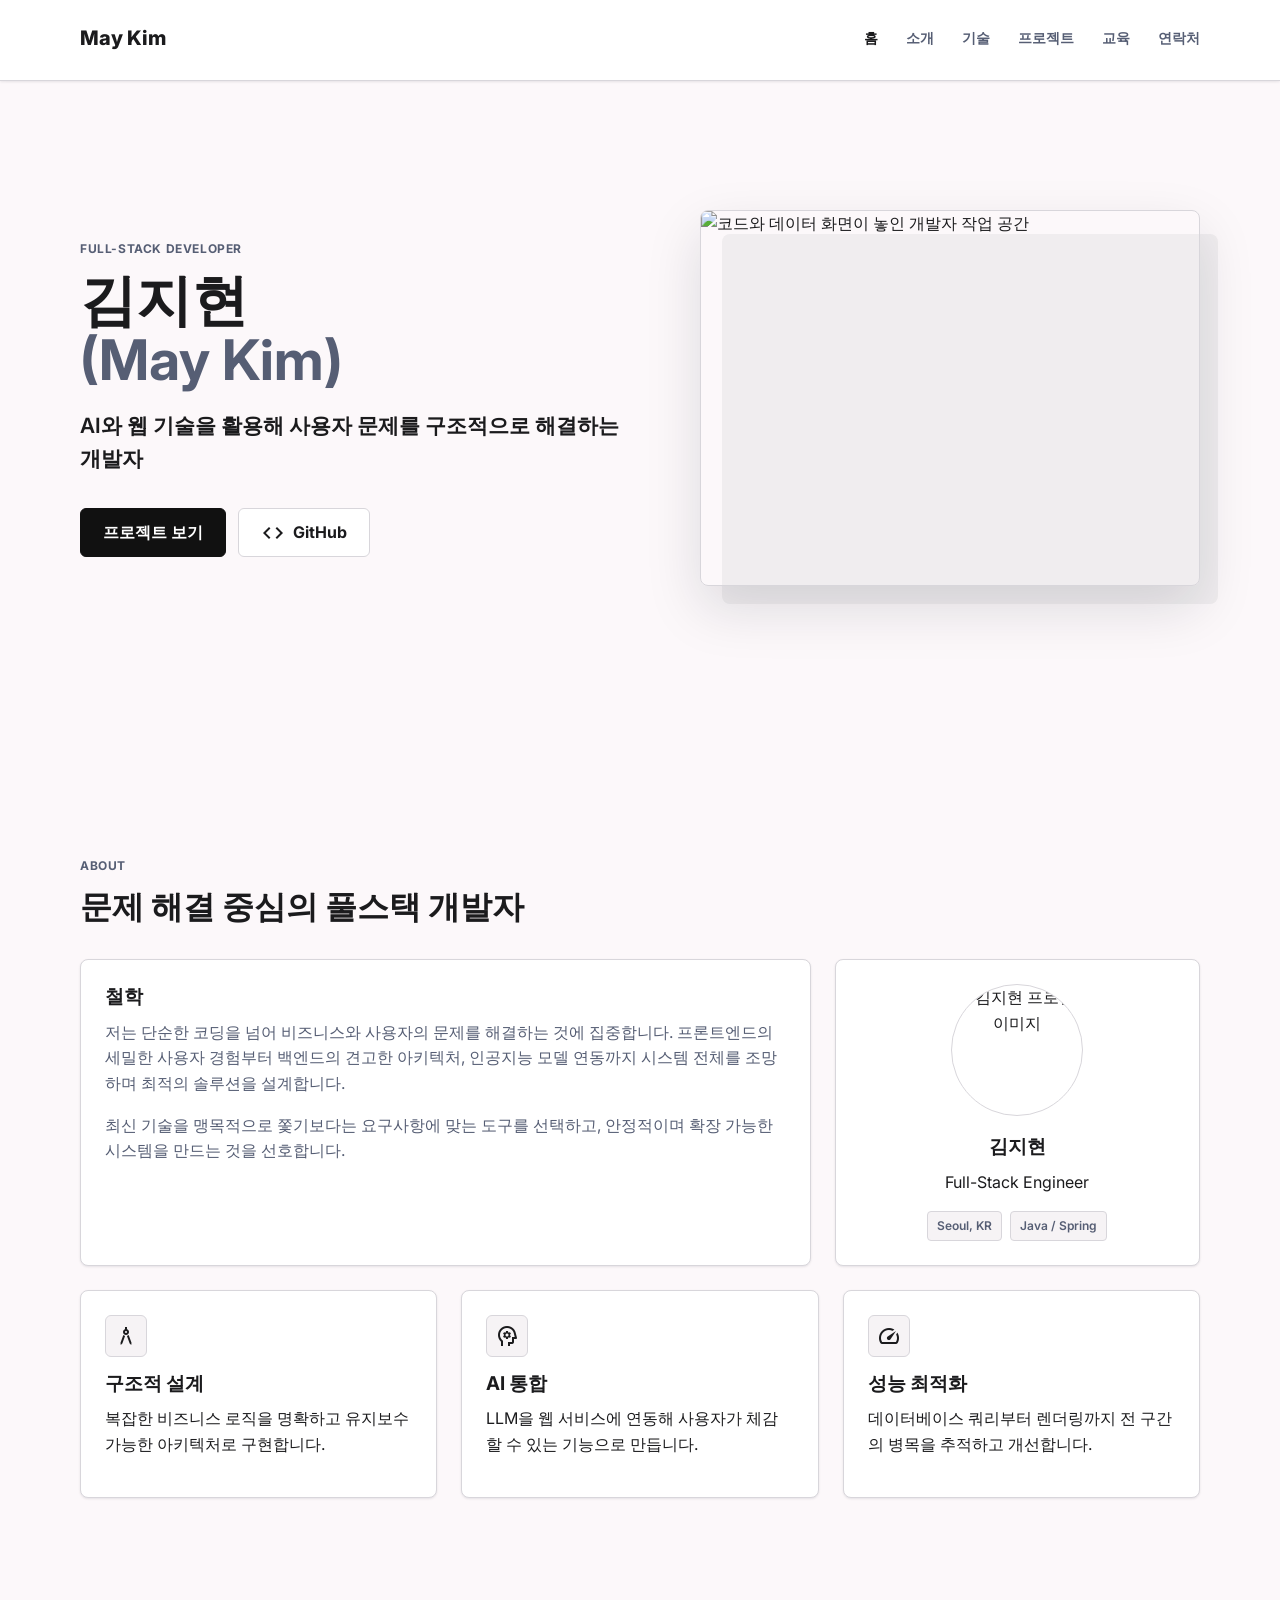
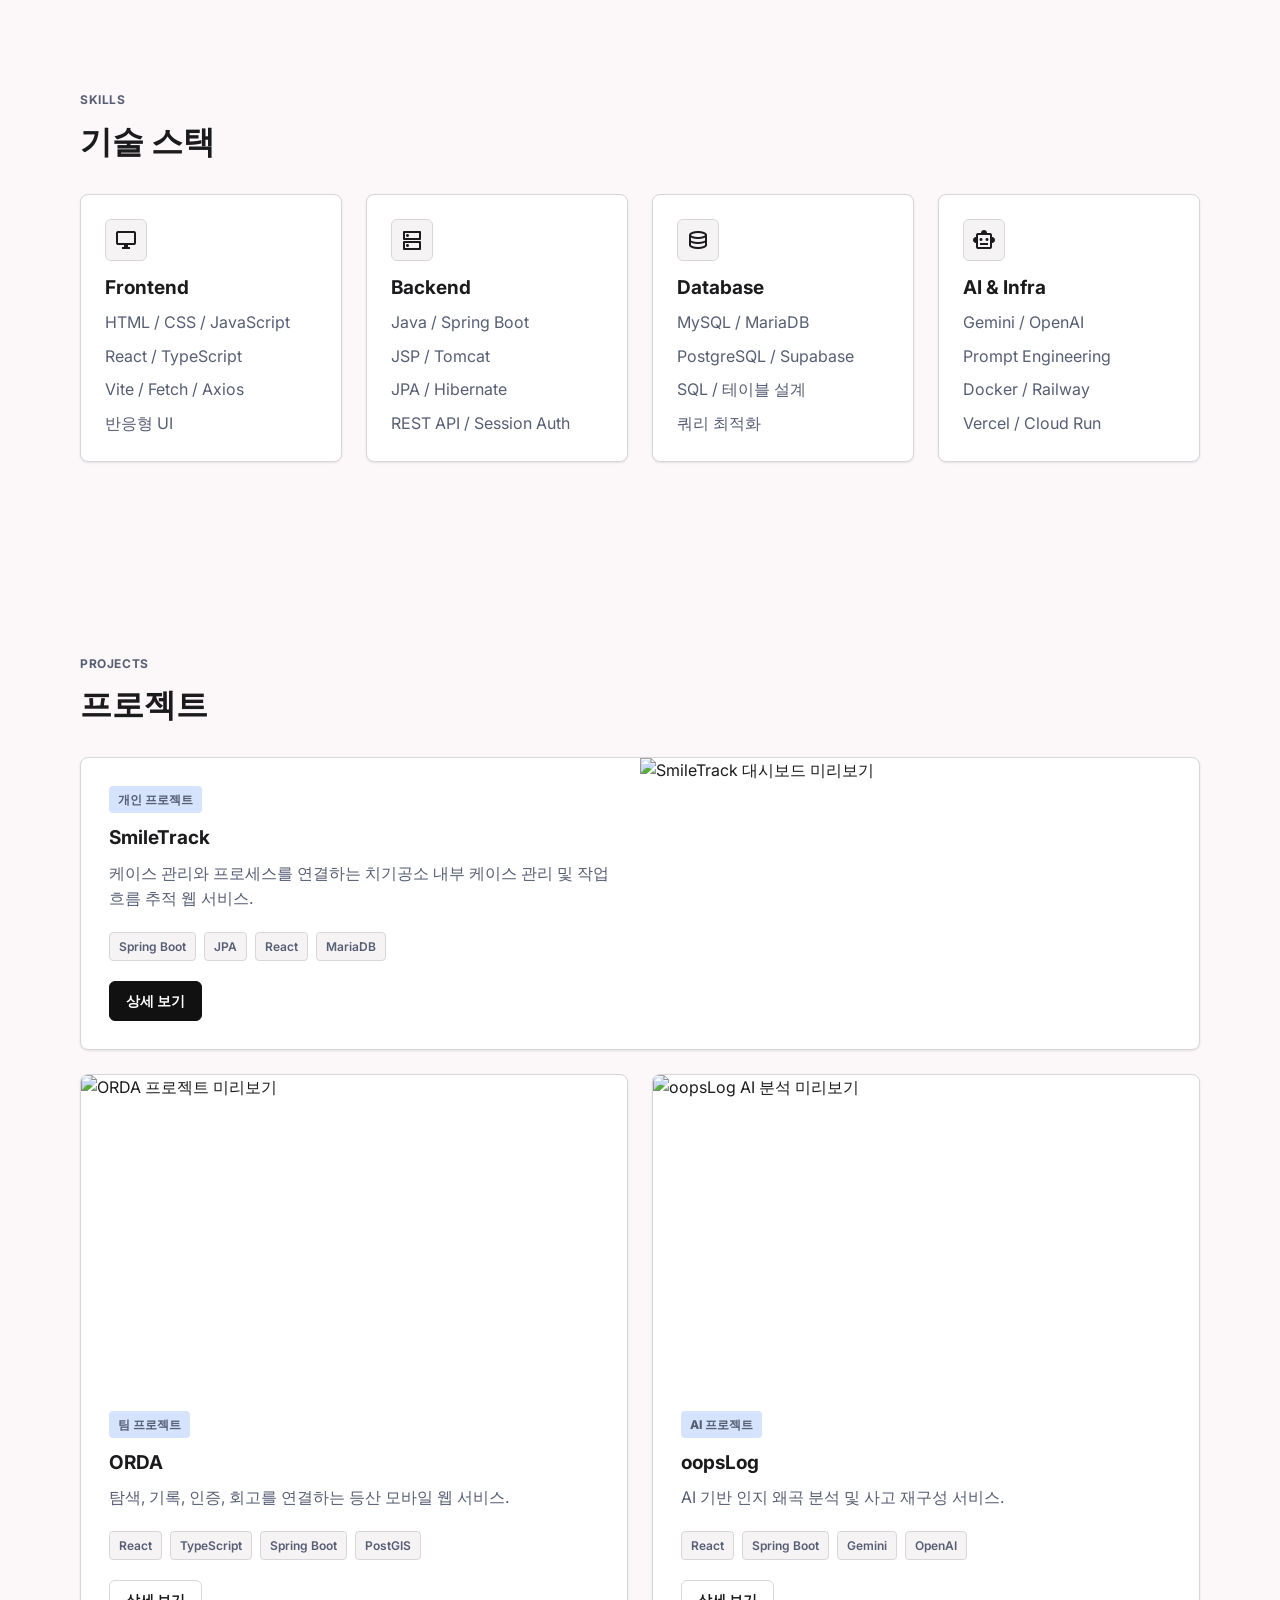
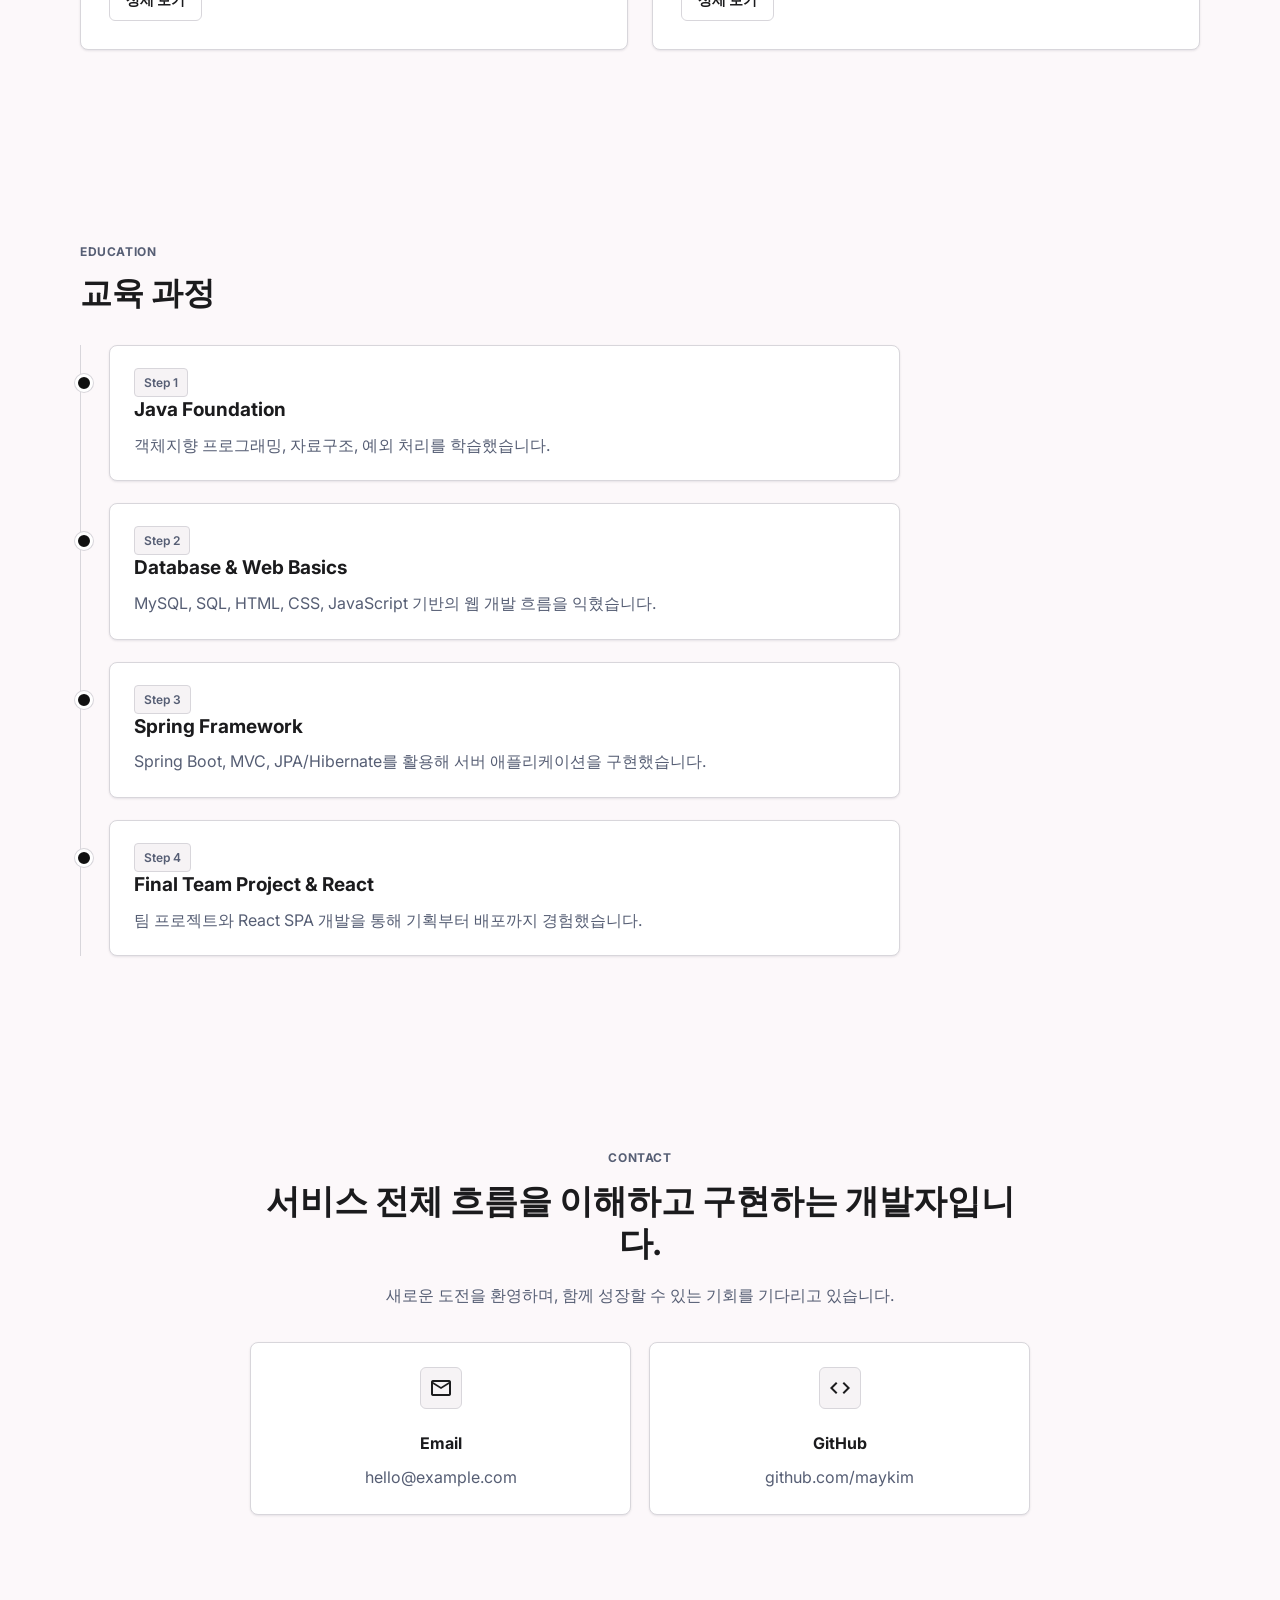
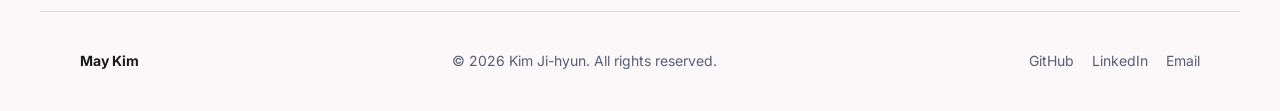
==== index.html @ 9ed6e01c "포트폴리오 생성" ====
<!DOCTYPE html>
<html lang="ko">
<head>
  <meta charset="utf-8">
  <meta name="viewport" content="width=device-width, initial-scale=1.0">
  <meta name="description" content="김지현(May Kim) 풀스택 개발자 포트폴리오">
  <title>김지현 (May Kim) - Full-Stack Developer</title>
  <link rel="preconnect" href="https://fonts.googleapis.com">
  <link rel="preconnect" href="https://fonts.gstatic.com" crossorigin>
  <link href="https://fonts.googleapis.com/css2?family=Inter:wght@400;500;600;700;800&display=swap" rel="stylesheet">
  <link href="https://fonts.googleapis.com/css2?family=Material+Symbols+Outlined:wght,FILL@100..700,0..1&display=swap" rel="stylesheet">
  <link rel="stylesheet" href="styles.css">
</head>
<body>
  <header class="site-header">
    <a class="brand" href="#home">May Kim</a>
    <button class="menu-button" type="button" aria-label="메뉴 열기" aria-expanded="false">
      <span class="material-symbols-outlined">menu</span>
    </button>
    <nav class="site-nav" aria-label="주요 메뉴">
      <a href="#home">홈</a>
      <a href="#about">소개</a>
      <a href="#skills">기술</a>
      <a href="#projects">프로젝트</a>
      <a href="#education">교육</a>
      <a href="#contact">연락처</a>
    </nav>
  </header>

  <main>
    <section id="home" class="hero section">
      <div class="hero-copy">
        <p class="eyebrow">Full-Stack Developer</p>
        <h1>김지현 <span>(May Kim)</span></h1>
        <p class="hero-line">AI와 웹 기술을 활용해 사용자 문제를 구조적으로 해결하는 개발자</p>
        <div class="hero-actions">
          <a class="button primary" href="#projects">프로젝트 보기</a>
          <a class="button secondary" href="https://github.com/maykim" target="_blank" rel="noreferrer">
            <span class="material-symbols-outlined">code</span>
            GitHub
          </a>
        </div>
      </div>
      <div class="hero-visual" aria-label="개발자 작업 환경 이미지">
        <img src="https://lh3.googleusercontent.com/aida-public/[base64]" alt="코드와 데이터 화면이 놓인 개발자 작업 공간">
      </div>
    </section>

    <section id="about" class="section">
      <div class="section-head">
        <p class="eyebrow">About</p>
        <h2>문제 해결 중심의 풀스택 개발자</h2>
      </div>
      <div class="about-grid">
        <article class="panel about-main">
          <h3>철학</h3>
          <p>저는 단순한 코딩을 넘어 비즈니스와 사용자의 문제를 해결하는 것에 집중합니다. 프론트엔드의 세밀한 사용자 경험부터 백엔드의 견고한 아키텍처, 인공지능 모델 연동까지 시스템 전체를 조망하며 최적의 솔루션을 설계합니다.</p>
          <p>최신 기술을 맹목적으로 쫓기보다는 요구사항에 맞는 도구를 선택하고, 안정적이며 확장 가능한 시스템을 만드는 것을 선호합니다.</p>
        </article>
        <aside class="panel profile-panel">
          <img src="https://lh3.googleusercontent.com/aida-public/[base64]" alt="김지현 프로필 이미지">
          <h3>김지현</h3>
          <p>Full-Stack Engineer</p>
          <div class="mini-tags">
            <span>Seoul, KR</span>
            <span>Java / Spring</span>
          </div>
        </aside>
      </div>
      <div class="value-grid">
        <article class="panel">
          <span class="material-symbols-outlined">architecture</span>
          <h3>구조적 설계</h3>
          <p>복잡한 비즈니스 로직을 명확하고 유지보수 가능한 아키텍처로 구현합니다.</p>
        </article>
        <article class="panel">
          <span class="material-symbols-outlined">psychology</span>
          <h3>AI 통합</h3>
          <p>LLM을 웹 서비스에 연동해 사용자가 체감할 수 있는 기능으로 만듭니다.</p>
        </article>
        <article class="panel">
          <span class="material-symbols-outlined">speed</span>
          <h3>성능 최적화</h3>
          <p>데이터베이스 쿼리부터 렌더링까지 전 구간의 병목을 추적하고 개선합니다.</p>
        </article>
      </div>
    </section>

    <section id="skills" class="section">
      <div class="section-head">
        <p class="eyebrow">Skills</p>
        <h2>기술 스택</h2>
      </div>
      <div class="skill-grid">
        <article class="panel skill-card">
          <span class="material-symbols-outlined">desktop_windows</span>
          <h3>Frontend</h3>
          <ul>
            <li>HTML / CSS / JavaScript</li>
            <li>React / TypeScript</li>
            <li>Vite / Fetch / Axios</li>
            <li>반응형 UI</li>
          </ul>
        </article>
        <article class="panel skill-card">
          <span class="material-symbols-outlined">dns</span>
          <h3>Backend</h3>
          <ul>
            <li>Java / Spring Boot</li>
            <li>JSP / Tomcat</li>
            <li>JPA / Hibernate</li>
            <li>REST API / Session Auth</li>
          </ul>
        </article>
        <article class="panel skill-card">
          <span class="material-symbols-outlined">database</span>
          <h3>Database</h3>
          <ul>
            <li>MySQL / MariaDB</li>
            <li>PostgreSQL / Supabase</li>
            <li>SQL / 테이블 설계</li>
            <li>쿼리 최적화</li>
          </ul>
        </article>
        <article class="panel skill-card">
          <span class="material-symbols-outlined">smart_toy</span>
          <h3>AI & Infra</h3>
          <ul>
            <li>Gemini / OpenAI</li>
            <li>Prompt Engineering</li>
            <li>Docker / Railway</li>
            <li>Vercel / Cloud Run</li>
          </ul>
        </article>
      </div>
    </section>

    <section id="projects" class="section">
      <div class="section-head">
        <p class="eyebrow">Projects</p>
        <h2>프로젝트</h2>
      </div>
      <div class="projects-grid">
        <article class="project-card project-featured">
          <div class="project-copy">
            <p class="badge">개인 프로젝트</p>
            <h3>SmileTrack</h3>
            <p>케이스 관리와 프로세스를 연결하는 치기공소 내부 케이스 관리 및 작업 흐름 추적 웹 서비스.</p>
            <div class="tags">
              <span>Spring Boot</span><span>JPA</span><span>React</span><span>MariaDB</span>
            </div>
            <a class="button primary compact" href="smiletrack.html">상세 보기</a>
          </div>
          <img src="https://lh3.googleusercontent.com/aida-public/[base64]" alt="SmileTrack 대시보드 미리보기">
        </article>
        <article class="project-card">
          <img src="https://lh3.googleusercontent.com/aida-public/[base64]" alt="ORDA 프로젝트 미리보기">
          <div class="project-copy">
            <p class="badge">팀 프로젝트</p>
            <h3>ORDA</h3>
            <p>탐색, 기록, 인증, 회고를 연결하는 등산 모바일 웹 서비스.</p>
            <div class="tags">
              <span>React</span><span>TypeScript</span><span>Spring Boot</span><span>PostGIS</span>
            </div>
            <a class="button secondary compact" href="orda.html">상세 보기</a>
          </div>
        </article>
        <article class="project-card">
          <img src="https://lh3.googleusercontent.com/aida-public/[base64]" alt="oopsLog AI 분석 미리보기">
          <div class="project-copy">
            <p class="badge">AI 프로젝트</p>
            <h3>oopsLog</h3>
            <p>AI 기반 인지 왜곡 분석 및 사고 재구성 서비스.</p>
            <div class="tags">
              <span>React</span><span>Spring Boot</span><span>Gemini</span><span>OpenAI</span>
            </div>
            <a class="button secondary compact" href="oopslog.html">상세 보기</a>
          </div>
        </article>
      </div>
    </section>

    <section id="education" class="section">
      <div class="section-head">
        <p class="eyebrow">Education</p>
        <h2>교육 과정</h2>
      </div>
      <div class="timeline">
        <article>
          <span>Step 1</span>
          <h3>Java Foundation</h3>
          <p>객체지향 프로그래밍, 자료구조, 예외 처리를 학습했습니다.</p>
        </article>
        <article>
          <span>Step 2</span>
          <h3>Database & Web Basics</h3>
          <p>MySQL, SQL, HTML, CSS, JavaScript 기반의 웹 개발 흐름을 익혔습니다.</p>
        </article>
        <article>
          <span>Step 3</span>
          <h3>Spring Framework</h3>
          <p>Spring Boot, MVC, JPA/Hibernate를 활용해 서버 애플리케이션을 구현했습니다.</p>
        </article>
        <article>
          <span>Step 4</span>
          <h3>Final Team Project & React</h3>
          <p>팀 프로젝트와 React SPA 개발을 통해 기획부터 배포까지 경험했습니다.</p>
        </article>
      </div>
    </section>

    <section id="contact" class="section contact-section">
      <p class="eyebrow">Contact</p>
      <h2>서비스 전체 흐름을 이해하고 구현하는 개발자입니다.</h2>
      <p>새로운 도전을 환영하며, 함께 성장할 수 있는 기회를 기다리고 있습니다.</p>
      <div class="contact-grid">
        <a class="panel contact-card" href="mailto:hello@example.com">
          <span class="material-symbols-outlined">mail</span>
          <strong>Email</strong>
          <span>hello@example.com</span>
        </a>
        <a class="panel contact-card" href="https://github.com/maykim" target="_blank" rel="noreferrer">
          <span class="material-symbols-outlined">code</span>
          <strong>GitHub</strong>
          <span>github.com/maykim</span>
        </a>
      </div>
    </section>
  </main>

  <footer class="site-footer">
    <strong>May Kim</strong>
    <span>© 2026 Kim Ji-hyun. All rights reserved.</span>
    <div>
      <a href="https://github.com/maykim" target="_blank" rel="noreferrer">GitHub</a>
      <a href="https://www.linkedin.com/" target="_blank" rel="noreferrer">LinkedIn</a>
      <a href="mailto:hello@example.com">Email</a>
    </div>
  </footer>

  <script src="script.js"></script>
</body>
</html>
---- styles.css ----
:root {
  --background: #fcf8fa;
  --surface: #ffffff;
  --surface-muted: #f0edef;
  --surface-soft: #f6f3f5;
  --text: #1b1b1d;
  --muted: #565e74;
  --subtle: #76777d;
  --line: #d8d6db;
  --primary: #111111;
  --primary-hover: #303032;
  --shadow: 0 1px 3px rgba(15, 23, 42, 0.06), 0 1px 2px rgba(15, 23, 42, 0.04);
}

* {
  box-sizing: border-box;
}

html {
  scroll-behavior: smooth;
}

body {
  margin: 0;
  background: var(--background);
  color: var(--text);
  font-family: Inter, system-ui, -apple-system, BlinkMacSystemFont, "Segoe UI", sans-serif;
  line-height: 1.6;
}

img {
  display: block;
  max-width: 100%;
}

a {
  color: inherit;
  text-decoration: none;
}

.material-symbols-outlined {
  font-variation-settings: "FILL" 0, "wght" 400, "GRAD" 0, "opsz" 24;
}

.site-header {
  position: fixed;
  top: 0;
  left: 0;
  right: 0;
  z-index: 20;
  display: flex;
  align-items: center;
  justify-content: space-between;
  gap: 24px;
  max-width: 1200px;
  margin: 0 auto;
  padding: 22px 40px;
}

.site-header::before {
  content: "";
  position: fixed;
  inset: 0 0 auto 0;
  height: 80px;
  z-index: -1;
  border-bottom: 1px solid var(--line);
  background: rgba(255, 255, 255, 0.9);
  backdrop-filter: blur(12px);
  box-shadow: var(--shadow);
}

.brand {
  font-size: 20px;
  font-weight: 800;
  letter-spacing: 0;
}

.site-nav {
  display: flex;
  gap: 28px;
  color: var(--muted);
  font-size: 14px;
  font-weight: 600;
}

.site-nav a:hover,
.site-nav a.active {
  color: var(--text);
}

.menu-button {
  display: none;
  width: 40px;
  height: 40px;
  border: 1px solid var(--line);
  border-radius: 6px;
  background: var(--surface);
  color: var(--text);
}

.section {
  max-width: 1200px;
  margin: 0 auto;
  padding: 96px 40px;
  scroll-margin-top: 82px;
}

.hero {
  display: grid;
  grid-template-columns: minmax(0, 1fr) minmax(320px, 0.9fr);
  align-items: center;
  gap: 64px;
  min-height: 760px;
  padding-top: 132px;
}

.eyebrow {
  margin: 0 0 12px;
  color: var(--muted);
  font-size: 12px;
  font-weight: 700;
  letter-spacing: 0.05em;
  text-transform: uppercase;
}

h1,
h2,
h3,
p {
  margin-top: 0;
}

h1 {
  margin-bottom: 18px;
  font-size: 56px;
  line-height: 1.08;
  letter-spacing: 0;
}

h1 span {
  display: block;
  color: var(--muted);
}

h2 {
  margin-bottom: 18px;
  font-size: 32px;
  line-height: 1.25;
  letter-spacing: 0;
}

h3 {
  margin-bottom: 10px;
  font-size: 19px;
  line-height: 1.35;
  letter-spacing: 0;
}

.hero-line {
  max-width: 650px;
  margin-bottom: 32px;
  font-size: 21px;
  font-weight: 600;
  color: var(--text);
}

.hero-actions {
  display: flex;
  flex-wrap: wrap;
  gap: 12px;
}

.button {
  display: inline-flex;
  align-items: center;
  justify-content: center;
  gap: 8px;
  min-height: 44px;
  padding: 11px 22px;
  border-radius: 6px;
  border: 1px solid var(--line);
  font-weight: 700;
  transition: transform 160ms ease, background 160ms ease, border-color 160ms ease;
}

.button:hover {
  transform: translateY(-1px);
}

.button.primary {
  border-color: var(--primary);
  background: var(--primary);
  color: white;
}

.button.primary:hover {
  background: var(--primary-hover);
}

.button.secondary {
  background: var(--surface);
  color: var(--text);
}

.button.compact {
  min-height: 38px;
  padding: 8px 16px;
  font-size: 14px;
}

.hero-visual {
  position: relative;
}

.hero-visual::before {
  content: "";
  position: absolute;
  inset: 24px -18px -18px 22px;
  z-index: -1;
  border-radius: 8px;
  background: var(--surface-muted);
}

.hero-visual img {
  width: 100%;
  aspect-ratio: 4 / 3;
  object-fit: cover;
  border: 1px solid var(--line);
  border-radius: 8px;
  box-shadow: 0 22px 55px rgba(15, 23, 42, 0.13);
}

.section-head {
  max-width: 720px;
  margin-bottom: 32px;
}

.panel,
.project-card {
  border: 1px solid var(--line);
  border-radius: 8px;
  background: var(--surface);
  box-shadow: var(--shadow);
}

.panel {
  padding: 24px;
}

.panel > .material-symbols-outlined,
.skill-card > .material-symbols-outlined {
  display: inline-flex;
  align-items: center;
  justify-content: center;
  width: 42px;
  height: 42px;
  margin-bottom: 14px;
  border: 1px solid var(--line);
  border-radius: 6px;
  background: var(--surface-soft);
}

.about-grid {
  display: grid;
  grid-template-columns: minmax(0, 2fr) minmax(260px, 1fr);
  gap: 24px;
  margin-bottom: 24px;
}

.about-main p {
  color: var(--muted);
}

.profile-panel {
  text-align: center;
}

.profile-panel img {
  width: 132px;
  height: 132px;
  margin: 0 auto 18px;
  object-fit: cover;
  border: 1px solid var(--line);
  border-radius: 50%;
}

.mini-tags,
.tags {
  display: flex;
  flex-wrap: wrap;
  gap: 8px;
}

.mini-tags {
  justify-content: center;
}

.mini-tags span,
.tags span,
.timeline article span {
  display: inline-flex;
  align-items: center;
  min-height: 26px;
  padding: 4px 9px;
  border: 1px solid var(--line);
  border-radius: 4px;
  background: var(--surface-soft);
  color: var(--muted);
  font-size: 12px;
  font-weight: 600;
}

.value-grid,
.skill-grid {
  display: grid;
  grid-template-columns: repeat(3, minmax(0, 1fr));
  gap: 24px;
}

.skill-grid {
  grid-template-columns: repeat(4, minmax(0, 1fr));
}

.skill-card ul {
  margin: 0;
  padding: 0;
  list-style: none;
  color: var(--muted);
}

.skill-card li + li {
  margin-top: 8px;
}

.projects-grid {
  display: grid;
  grid-template-columns: repeat(2, minmax(0, 1fr));
  gap: 24px;
}

.project-card {
  overflow: hidden;
}

.project-card img {
  width: 100%;
  aspect-ratio: 16 / 9;
  object-fit: cover;
}

.project-featured {
  grid-column: 1 / -1;
  display: grid;
  grid-template-columns: minmax(0, 1fr) minmax(360px, 1fr);
}

.project-featured img {
  height: 100%;
  aspect-ratio: auto;
}

.project-copy {
  padding: 28px;
}

.project-copy p {
  color: var(--muted);
}

.badge {
  display: inline-block;
  margin-bottom: 12px;
  padding: 4px 9px;
  border-radius: 4px;
  background: #d5e3fd;
  color: #3a485c;
  font-size: 12px;
  font-weight: 800;
  text-transform: uppercase;
}

.tags {
  margin: 20px 0;
}

.timeline {
  position: relative;
  display: grid;
  gap: 22px;
  max-width: 820px;
  padding-left: 28px;
  border-left: 1px solid var(--line);
}

.timeline article {
  position: relative;
  padding: 22px 24px;
  border: 1px solid var(--line);
  border-radius: 8px;
  background: var(--surface);
  box-shadow: var(--shadow);
}

.timeline article::before {
  content: "";
  position: absolute;
  left: -35px;
  top: 28px;
  width: 12px;
  height: 12px;
  border: 3px solid var(--surface);
  border-radius: 50%;
  background: var(--primary);
  box-shadow: 0 0 0 1px var(--line);
}

.timeline article p {
  margin-bottom: 0;
  color: var(--muted);
}

.contact-section {
  max-width: 860px;
  text-align: center;
}

.contact-section h2 {
  font-size: 34px;
}

.contact-section > p:not(.eyebrow) {
  color: var(--muted);
}

.contact-grid {
  display: grid;
  grid-template-columns: repeat(2, minmax(0, 1fr));
  gap: 18px;
  margin-top: 34px;
}

.contact-card {
  display: grid;
  justify-items: center;
  gap: 8px;
}

.contact-card span:last-child {
  color: var(--muted);
}

.site-footer {
  display: flex;
  align-items: center;
  justify-content: space-between;
  gap: 24px;
  max-width: 1200px;
  margin: 0 auto;
  padding: 38px 40px;
  border-top: 1px solid var(--line);
  color: var(--muted);
  font-size: 14px;
}

.site-footer div {
  display: flex;
  gap: 18px;
}

.site-footer strong,
.site-footer a:hover {
  color: var(--text);
}

.detail-main {
  max-width: 1200px;
  margin: 0 auto;
  padding: 132px 40px 96px;
}

.back-link {
  display: inline-flex;
  align-items: center;
  gap: 6px;
  margin-bottom: 22px;
  color: var(--muted);
  font-weight: 700;
}

.detail-hero {
  display: grid;
  grid-template-columns: minmax(0, 1fr) 320px;
  gap: 24px;
  align-items: stretch;
  margin-bottom: 24px;
}

.detail-image {
  overflow: hidden;
  border: 1px solid var(--line);
  border-radius: 8px;
  background: var(--surface);
  box-shadow: var(--shadow);
}

.detail-image img {
  width: 100%;
  height: 100%;
  min-height: 360px;
  object-fit: cover;
}

.detail-grid {
  display: grid;
  grid-template-columns: 2fr 1fr;
  gap: 24px;
}

.feature-list {
  display: grid;
  grid-template-columns: repeat(2, minmax(0, 1fr));
  gap: 18px;
}

.feature-list article {
  padding-left: 14px;
  border-left: 2px solid var(--primary);
}

pre {
  overflow-x: auto;
  margin: 0;
  padding: 16px;
  border: 1px solid var(--line);
  border-radius: 6px;
  background: var(--surface-soft);
  color: var(--muted);
  font-size: 12px;
  line-height: 1.5;
}

@media (max-width: 920px) {
  .hero,
  .about-grid,
  .project-featured,
  .detail-hero,
  .detail-grid {
    grid-template-columns: 1fr;
  }

  .value-grid,
  .skill-grid,
  .projects-grid {
    grid-template-columns: repeat(2, minmax(0, 1fr));
  }

  .project-featured img {
    min-height: 280px;
  }
}

@media (max-width: 720px) {
  .site-header {
    padding: 18px 22px;
  }

  .site-header::before {
    height: 76px;
  }

  .menu-button {
    display: inline-flex;
    align-items: center;
    justify-content: center;
  }

  .site-nav {
    position: absolute;
    top: 70px;
    left: 16px;
    right: 16px;
    display: none;
    flex-direction: column;
    gap: 0;
    padding: 8px;
    border: 1px solid var(--line);
    border-radius: 8px;
    background: var(--surface);
    box-shadow: var(--shadow);
  }

  .site-nav.open {
    display: flex;
  }

  .site-nav a {
    padding: 12px;
  }

  .section,
  .detail-main {
    padding-left: 22px;
    padding-right: 22px;
  }

  .hero {
    gap: 38px;
    min-height: auto;
  }

  h1 {
    font-size: 42px;
  }

  h2,
  .contact-section h2 {
    font-size: 28px;
  }

  .value-grid,
  .skill-grid,
  .projects-grid,
  .contact-grid,
  .feature-list {
    grid-template-columns: 1fr;
  }

  .site-footer {
    flex-direction: column;
    align-items: flex-start;
    padding: 32px 22px;
  }
}
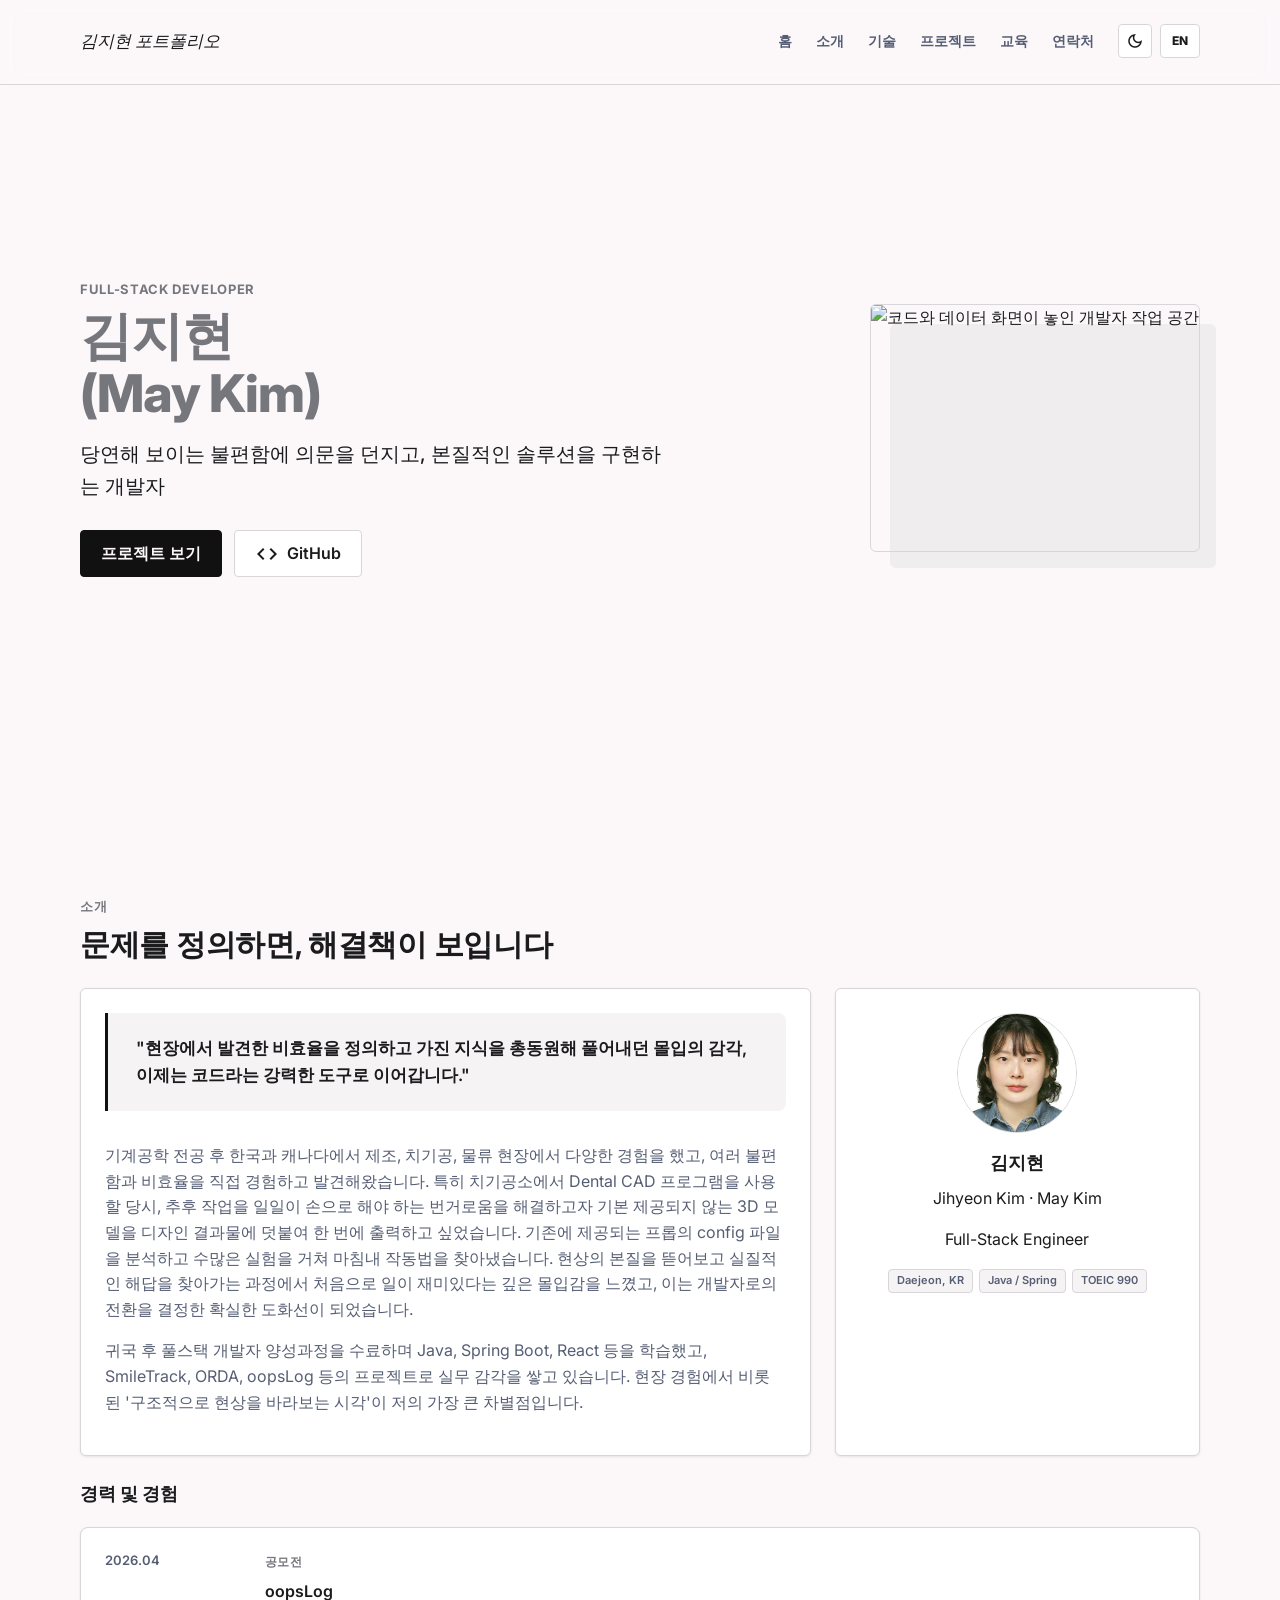
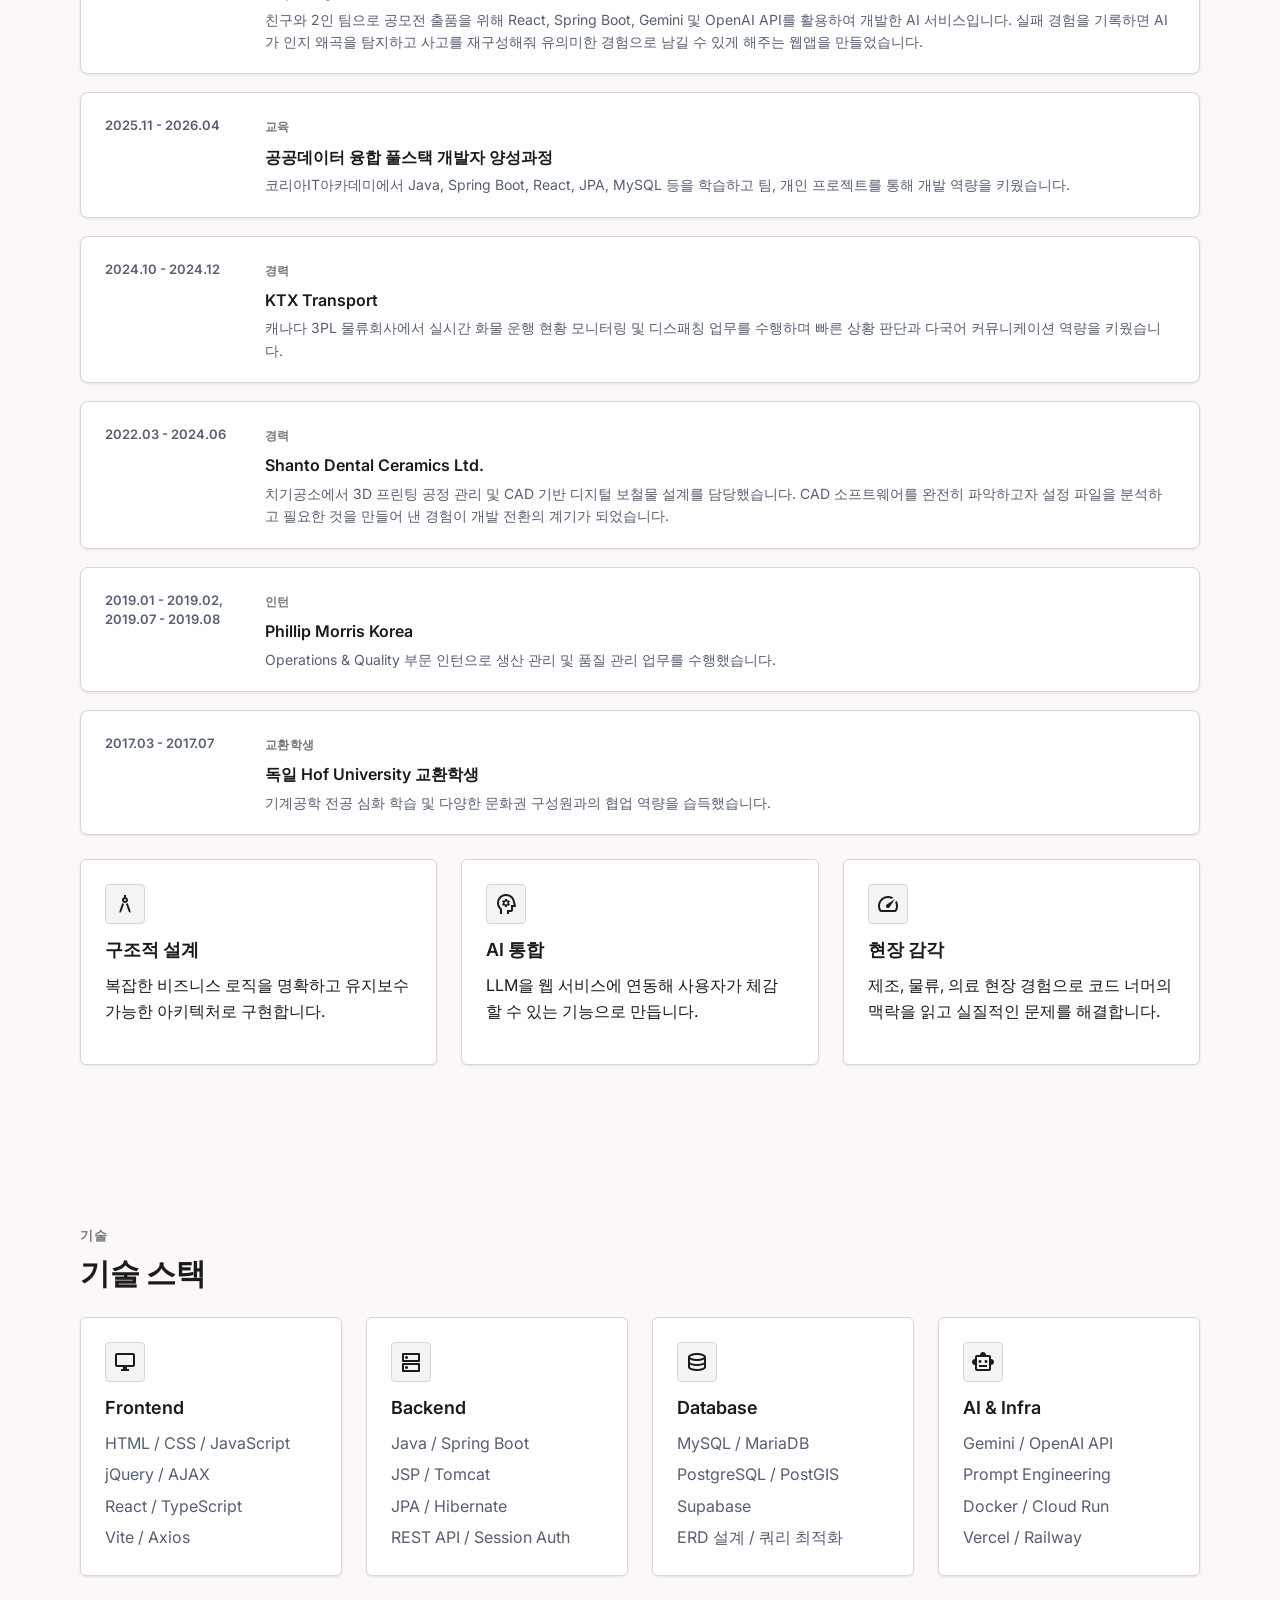
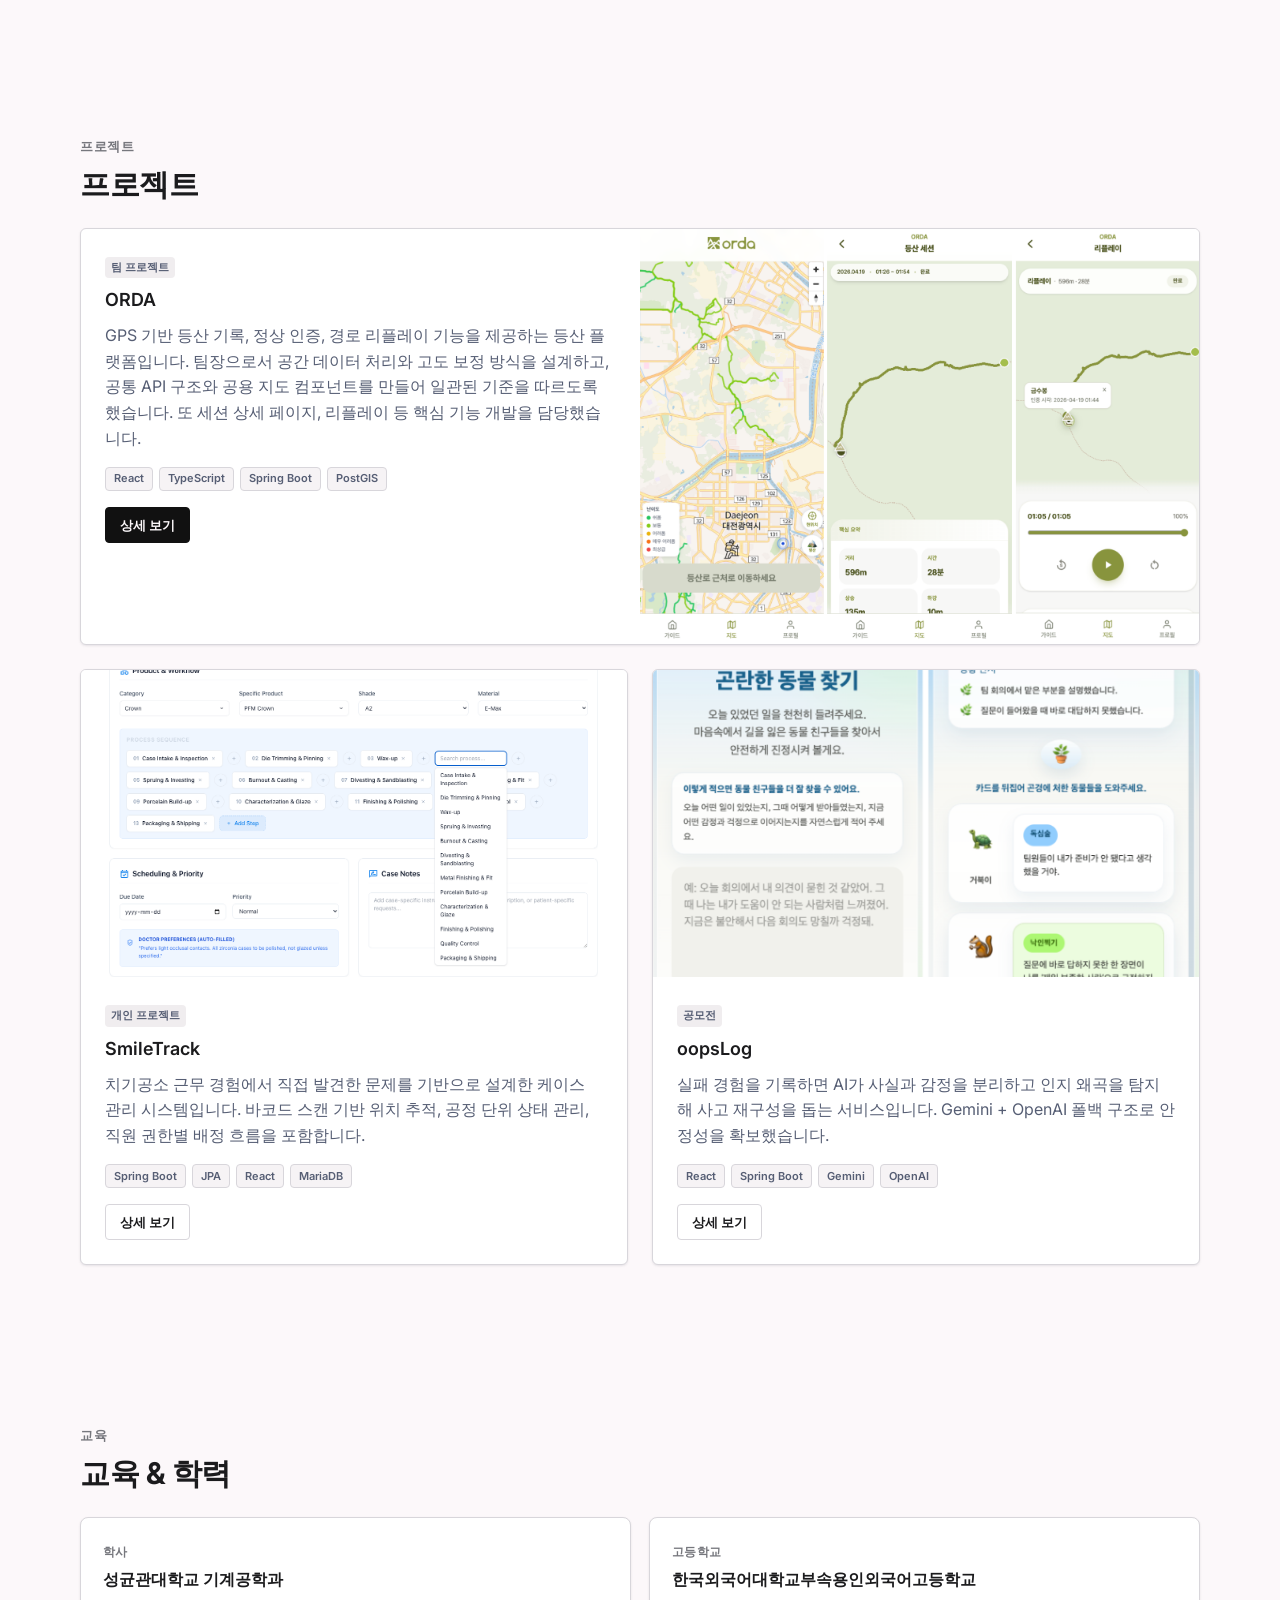
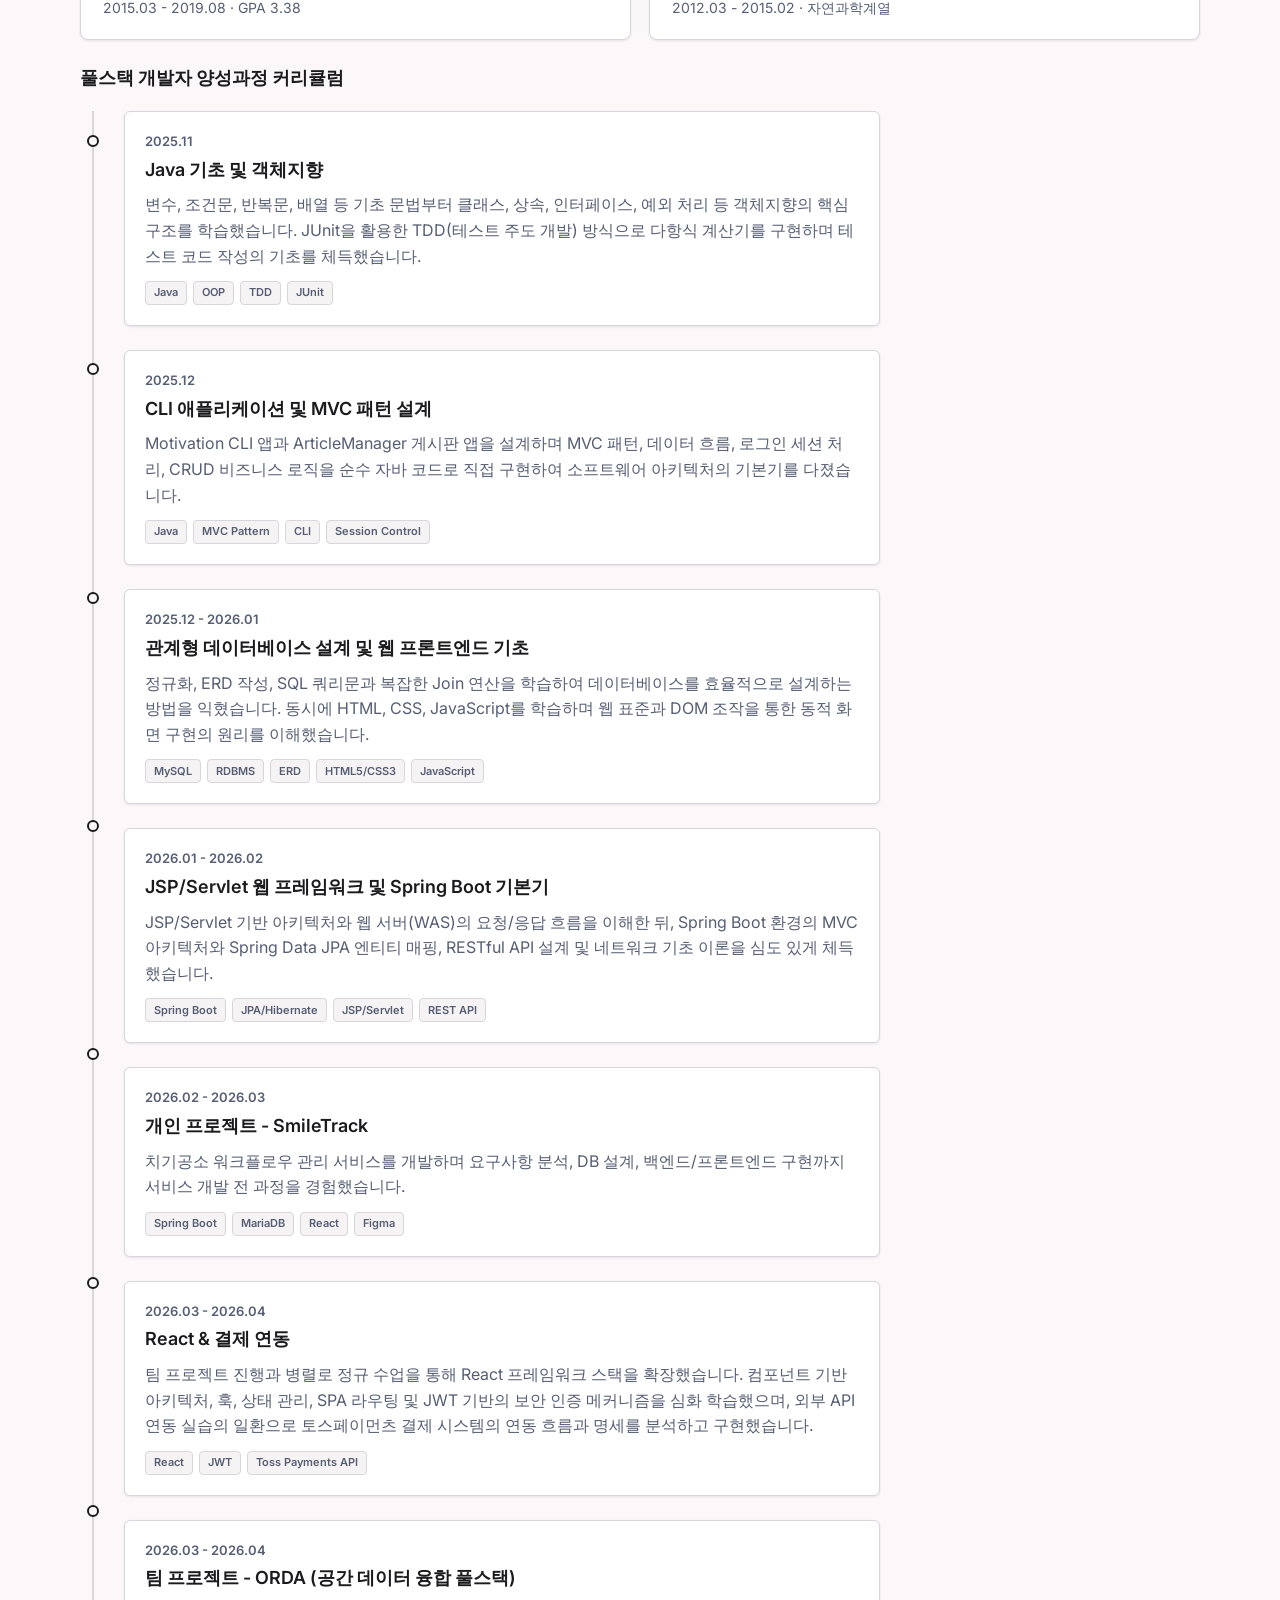
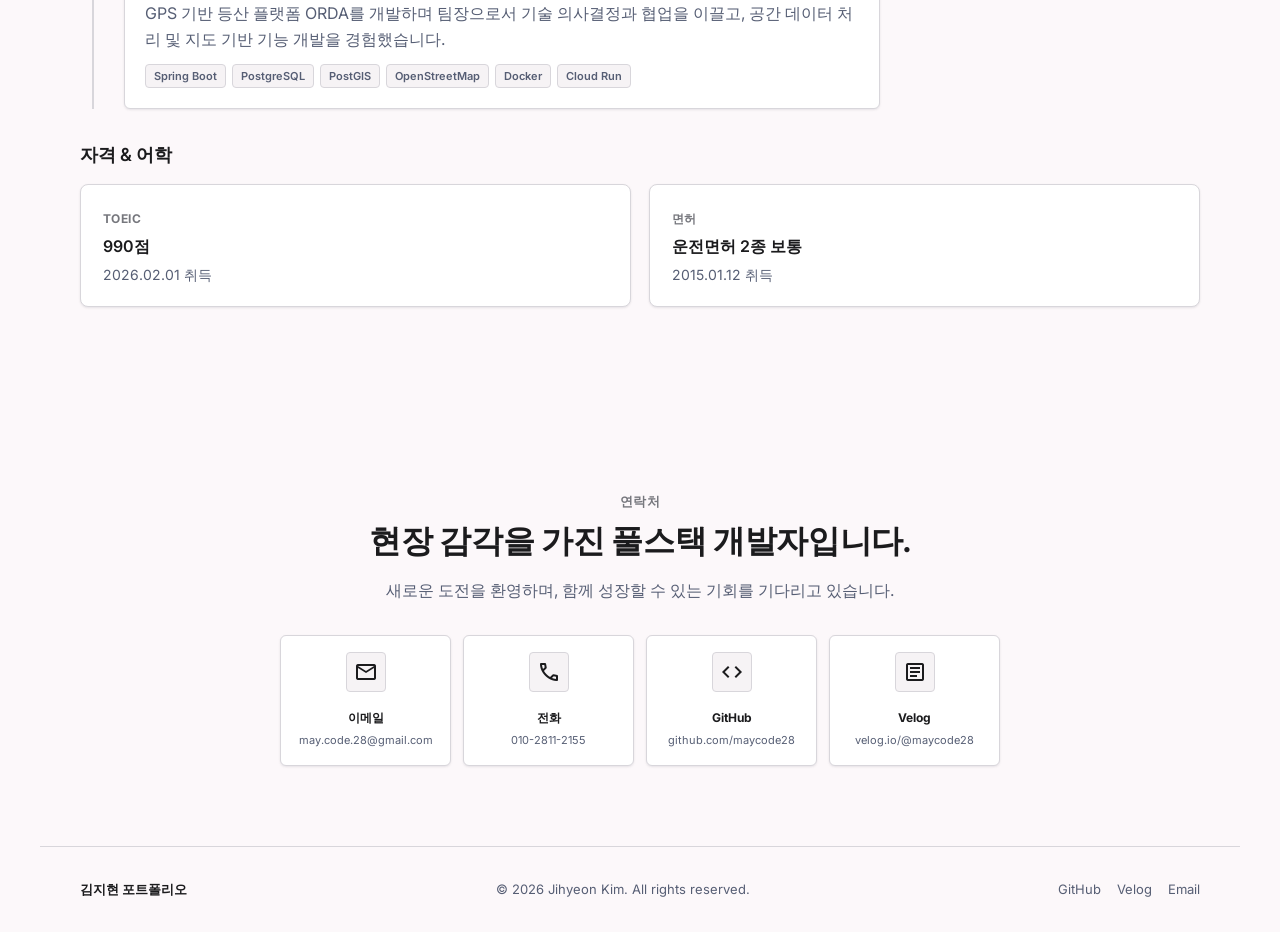
==== commit def5b4c2: "포트폴리오 전체  내용 수정" ====
--- a/index.html
+++ b/index.html
@@ -1,243 +1,847 @@
-<!DOCTYPE html>
+<!doctype html>
 <html lang="ko">
-<head>
-  <meta charset="utf-8">
-  <meta name="viewport" content="width=device-width, initial-scale=1.0">
-  <meta name="description" content="김지현(May Kim) 풀스택 개발자 포트폴리오">
-  <title>김지현 (May Kim) - Full-Stack Developer</title>
-  <link rel="preconnect" href="https://fonts.googleapis.com">
-  <link rel="preconnect" href="https://fonts.gstatic.com" crossorigin>
-  <link href="https://fonts.googleapis.com/css2?family=Inter:wght@400;500;600;700;800&display=swap" rel="stylesheet">
-  <link href="https://fonts.googleapis.com/css2?family=Material+Symbols+Outlined:wght,FILL@100..700,0..1&display=swap" rel="stylesheet">
-  <link rel="stylesheet" href="styles.css">
-</head>
-<body>
-  <header class="site-header">
-    <a class="brand" href="#home">May Kim</a>
-    <button class="menu-button" type="button" aria-label="메뉴 열기" aria-expanded="false">
-      <span class="material-symbols-outlined">menu</span>
-    </button>
-    <nav class="site-nav" aria-label="주요 메뉴">
-      <a href="#home">홈</a>
-      <a href="#about">소개</a>
-      <a href="#skills">기술</a>
-      <a href="#projects">프로젝트</a>
-      <a href="#education">교육</a>
-      <a href="#contact">연락처</a>
-    </nav>
-  </header>
-
-  <main>
-    <section id="home" class="hero section">
-      <div class="hero-copy">
-        <p class="eyebrow">Full-Stack Developer</p>
-        <h1>김지현 <span>(May Kim)</span></h1>
-        <p class="hero-line">AI와 웹 기술을 활용해 사용자 문제를 구조적으로 해결하는 개발자</p>
-        <div class="hero-actions">
-          <a class="button primary" href="#projects">프로젝트 보기</a>
-          <a class="button secondary" href="https://github.com/maykim" target="_blank" rel="noreferrer">
+  <head>
+    <meta charset="utf-8" />
+    <meta name="viewport" content="width=device-width, initial-scale=1.0" />
+    <meta
+      name="description"
+      content="김지현(Jihyeon Kim, May Kim) 풀스택 개발자 포트폴리오"
+    />
+    <title>김지현 (Jihyeon Kim / May Kim) - Full-Stack Developer</title>
+    <link rel="preconnect" href="https://fonts.googleapis.com" />
+    <link rel="preconnect" href="https://fonts.gstatic.com" crossorigin />
+    <link
+      href="https://fonts.googleapis.com/css2?family=Inter:wght@400;500;600;700;800&display=swap"
+      rel="stylesheet"
+    />
+    <link
+      href="https://fonts.googleapis.com/css2?family=Playfair+Display:ital,wght@0,500;0,700;1,500&display=swap"
+      rel="stylesheet"
+    />
+    <link
+      href="https://fonts.googleapis.com/css2?family=Material+Symbols+Outlined:wght,FILL@100..700,0..1&display=swap"
+      rel="stylesheet"
+    />
+    <link rel="stylesheet" href="styles.css" />
+    <style>
+      .exp-grid {
+        display: grid;
+        gap: 18px;
+        margin-top: 18px;
+      }
+      .exp-item {
+        display: grid;
+        grid-template-columns: 140px 1fr;
+        gap: 20px;
+        padding: 20px 24px;
+        border: 1px solid var(--line);
+        border-radius: 8px;
+        background: var(--surface);
+        box-shadow: var(--shadow);
+      }
+      .exp-period {
+        color: var(--muted);
+        font-size: 13px;
+        font-weight: 600;
+        padding-top: 3px;
+        line-height: 1.5;
+      }
+      .exp-body h3 {
+        margin-bottom: 4px;
+        font-size: 16px;
+      }
+      .exp-body p {
+        margin-bottom: 0;
+        color: var(--muted);
+        font-size: 14px;
+      }
+      .exp-role {
+        display: inline-block;
+        margin-bottom: 8px;
+        font-size: 12px;
+        font-weight: 700;
+        color: var(--subtle);
+        text-transform: uppercase;
+        letter-spacing: 0.04em;
+      }
+      .quote-block {
+        margin: 0 0 32px;
+        padding: 22px 28px;
+        border-left: 3px solid var(--primary);
+        background: var(--surface-soft);
+        border-radius: 0 8px 8px 0;
+      }
+      .quote-block p {
+        margin: 0;
+        font-size: 17px;
+        font-weight: 600;
+        line-height: 1.6;
+        color: var(--text);
+      }
+      .edu-grid {
+        display: grid;
+        grid-template-columns: repeat(2, minmax(0, 1fr));
+        gap: 18px;
+        margin-bottom: 24px;
+      }
+      .edu-card {
+        padding: 20px 22px;
+        border: 1px solid var(--line);
+        border-radius: 8px;
+        background: var(--surface);
+        box-shadow: var(--shadow);
+      }
+      .edu-card h3 {
+        margin-bottom: 4px;
+        font-size: 16px;
+      }
+      .edu-card p {
+        margin-bottom: 0;
+        color: var(--muted);
+        font-size: 14px;
+      }
+      .edu-card .exp-role {
+        margin-bottom: 6px;
+      }
+      @media (max-width: 720px) {
+        .exp-item {
+          grid-template-columns: 1fr;
+          gap: 6px;
+        }
+        .edu-grid {
+          grid-template-columns: 1fr;
+        }
+      }
+    </style>
+  </head>
+  <body>
+    <site-header></site-header>
+    <main>
+      <section id="home" class="hero section">
+        <div class="hero-copy">
+          <p class="eyebrow">Full-Stack Developer</p>
+          <h1>
+            <span data-ko="김지현" data-en="Jihyeon Kim">김지현</span>
+            <span data-ko="(May Kim)" data-en="(May Kim)">(May Kim)</span>
+          </h1>
+          <p
+            class="hero-line"
+            data-ko="당연해 보이는 불편함에 의문을 던지고, 본질적인 솔루션을 구현하는 개발자"
+            data-en="A developer who questions seemingly normal inconveniences to implement essential solutions"
+          >
+            당연해 보이는 불편함에 의문을 던지고, 본질적인 솔루션을 구현하는
+            개발자
+          </p>
+          <div class="hero-actions">
+            <a
+              class="button primary"
+              href="#projects"
+              data-ko="프로젝트 보기"
+              data-en="View Projects"
+              >프로젝트 보기</a
+            >
+            <a
+              class="button secondary"
+              href="https://github.com/maycode28"
+              target="_blank"
+              rel="noreferrer"
+            >
+              <span class="material-symbols-outlined">code</span>
+              GitHub
+            </a>
+          </div>
+        </div>
+        <div class="hero-visual" aria-label="개발자 작업 환경 이미지">
+          <img
+            src="https://lh3.googleusercontent.com/aida-public/[base64]"
+            alt="코드와 데이터 화면이 놓인 개발자 작업 공간"
+          />
+        </div>
+      </section>
+
+      <section id="about" class="section">
+        <div class="section-head">
+          <p class="eyebrow" data-ko="소개" data-en="About">소개</p>
+          <h2
+            data-ko="문제를 정의하면, 해결책이 보입니다"
+            data-en="Define the problem, and the solution appears"
+          >
+            문제를 정의하면, 해결책이 보입니다
+          </h2>
+        </div>
+
+        <div class="about-grid">
+          <article class="panel about-main">
+            <div class="quote-block">
+              <p
+                data-ko='"현장에서 발견한 비효율을 정의하고 가진 지식을 총동원해 풀어내던 몰입의 감각, 이제는 코드라는 강력한 도구로 이어갑니다."'
+                data-en='"The thrill of identifying workplace inefficiencies and utilizing every bit of knowledge to resolve them—I am now channeling that same focus into the power of code."'
+              >
+                "현장에서 발견한 비효율을 정의하고 가진 지식을 총동원해 풀어내던
+                몰입의 감각, 이제는 코드라는 강력한 도구로 이어갑니다."
+              </p>
+            </div>
+            <p
+              data-ko="기계공학 전공 후 한국과 캐나다에서 제조, 치기공, 물류 현장에서 다양한 경험을 했고, 여러 불편함과 비효율을 직접 경험하고 발견해왔습니다. 특히 치기공소에서 Dental CAD 프로그램을 사용할 당시, 추후 작업을 일일이 손으로 해야 하는 번거로움을 해결하고자 기본 제공되지 않는 3D 모델을 디자인 결과물에 덧붙여 한 번에 출력하고 싶었습니다. 기존에 제공되는 프롭의 config 파일을 분석하고 수많은 실험을 거쳐 마침내 작동법을 찾아냈습니다. 현상의 본질을 뜯어보고 실질적인 해답을 찾아가는 과정에서 처음으로 일이 재미있다는 깊은 몰입감을 느꼈고, 이는 개발자로의 전환을 결정한 확실한 도화선이 되었습니다."
+              data-en="After studying mechanical engineering and working in manufacturing, dental labs, and logistics, I experienced firsthand the repetitive gaps and obstacles that exist in real workplaces. In particular, while using Dental CAD software at a dental lab, I wanted to register a custom 3D model as a printable prop to eliminate the need for manual post-processing. To achieve this, I analyzed existing config files and experimented persistently until I successfully integrated the custom components. Tracing the root cause to engineer a practical solution gave me a profound sense of fulfillment, serving as the definitive catalyst for my transition into software development."
+            >
+              기계공학 전공 후 한국과 캐나다에서 제조, 치기공, 물류 현장에서
+              다양한 경험을 했고, 여러 불편함과 비효율을 직접 경험하고
+              발견해왔습니다. 특히 치기공소에서 Dental CAD 프로그램을 사용할
+              당시, 추후 작업을 일일이 손으로 해야 하는 번거로움을 해결하고자
+              기본 제공되지 않는 3D 모델을 디자인 결과물에 덧붙여 한 번에
+              출력하고 싶었습니다. 기존에 제공되는 프롭의 config 파일을 분석하고
+              수많은 실험을 거쳐 마침내 작동법을 찾아냈습니다. 현상의 본질을
+              뜯어보고 실질적인 해답을 찾아가는 과정에서 처음으로 일이
+              재미있다는 깊은 몰입감을 느꼈고, 이는 개발자로의 전환을 결정한
+              확실한 도화선이 되었습니다.
+            </p>
+            <p
+              data-ko="귀국 후 풀스택 개발자 양성과정을 수료하며 Java, Spring Boot, React 등을 학습했고, SmileTrack, ORDA, oopsLog 등의 프로젝트로 실무 감각을 쌓고 있습니다. 현장 경험에서 비롯된 '구조적으로 현상을 바라보는 시각'이 저의 가장 큰 차별점입니다."
+              data-en="After returning to Korea, I completed a full-stack developer training program, studying Java, Spring Boot, and React, and have been building hands-on experience through projects like SmileTrack, ORDA, and oopsLog. My greatest differentiator is the structured, systems-first perspective I developed through years of real-world work experience."
+            >
+              귀국 후 풀스택 개발자 양성과정을 수료하며 Java, Spring Boot, React
+              등을 학습했고, SmileTrack, ORDA, oopsLog 등의 프로젝트로 실무
+              감각을 쌓고 있습니다. 현장 경험에서 비롯된 '구조적으로 현상을
+              바라보는 시각'이 저의 가장 큰 차별점입니다.
+            </p>
+          </article>
+          <aside class="panel profile-panel">
+            <img src="images/profile-image.jpg" alt="김지현 프로필 이미지" />
+            <h3>김지현</h3>
+            <p>Jihyeon Kim · May Kim</p>
+            <p>Full-Stack Engineer</p>
+            <div class="mini-tags">
+              <span>Daejeon, KR</span>
+              <span>Java / Spring</span>
+              <span>TOEIC 990</span>
+            </div>
+          </aside>
+        </div>
+
+        <h3
+          style="margin-bottom: 14px"
+          data-ko="경력 및 경험"
+          data-en="Work Experience"
+        >
+          경력 및 경험
+        </h3>
+        <div class="exp-grid">
+          <div class="exp-item">
+            <div class="exp-period">2026.04</div>
+            <div class="exp-body">
+              <span class="exp-role" data-ko="공모전" data-en="Competition"
+                >공모전</span
+              >
+              <h3>
+                <a href="oopslog.html" class="item-link title-link">oopsLog</a>
+              </h3>
+              <p
+                data-ko="친구와 2인 팀으로 공모전 출품을 위해 React, Spring Boot, Gemini 및 OpenAI API를 활용하여 개발한 AI 서비스입니다. 실패 경험을 기록하면 AI가 인지 왜곡을 탐지하고 사고를 재구성해줘 유의미한 경험으로 남길 수 있게 해주는 웹앱을 만들었습니다."
+                data-en="An AI service built with a friend for a competition using React, Spring Boot, Gemini, and OpenAI API. A CBT-based tool where AI detects cognitive distortions and helps reframe thinking from logged failure experiences."
+              >
+                친구와 2인 팀으로 공모전 출품을 위해 React, Spring Boot, Gemini
+                및 OpenAI API를 활용하여 개발한 AI 서비스입니다. 실패 경험을
+                기록하면 AI가 인지 왜곡을 탐지하고 사고를 재구성해줘 유의미한
+                경험으로 남길 수 있게 해주는 웹앱을 만들었습니다.
+              </p>
+            </div>
+          </div>
+          <div class="exp-item">
+            <div class="exp-period">2025.11 - 2026.04</div>
+            <div class="exp-body">
+              <span class="exp-role" data-ko="교육" data-en="Education"
+                >교육</span
+              >
+              <h3>
+                <a
+                  href="#education"
+                  class="item-link title-link"
+                  data-ko="공공데이터 융합 풀스택 개발자 양성과정"
+                  data-en="Full-Stack Developer Bootcamp"
+                  >공공데이터 융합 풀스택 개발자 양성과정</a
+                >
+              </h3>
+              <p
+                data-ko="코리아IT아카데미에서 Java, Spring Boot, React, JPA, MySQL 등을 학습하고 팀, 개인 프로젝트를 통해 개발 역량을 키웠습니다."
+                data-en="Korea IT Academy · Studied Java, Spring Boot, React, JPA, and MySQL, and developed practical skills through team and solo projects."
+              >
+                코리아IT아카데미에서 Java, Spring Boot, React, JPA, MySQL 등을
+                학습하고 팀, 개인 프로젝트를 통해 개발 역량을 키웠습니다.
+              </p>
+            </div>
+          </div>
+          <div class="exp-item">
+            <div class="exp-period">2024.10 - 2024.12</div>
+            <div class="exp-body">
+              <span class="exp-role" data-ko="경력" data-en="Work">경력</span>
+              <h3>KTX Transport</h3>
+              <p
+                data-ko="캐나다 3PL 물류회사에서 실시간 화물 운행 현황 모니터링 및 디스패칭 업무를 수행하며 빠른 상황 판단과 다국어 커뮤니케이션 역량을 키웠습니다."
+                data-en="Canadian 3PL logistics company · Monitored real-time freight operations and performed dispatching duties, building rapid situational judgment and multilingual communication skills."
+              >
+                캐나다 3PL 물류회사에서 실시간 화물 운행 현황 모니터링 및
+                디스패칭 업무를 수행하며 빠른 상황 판단과 다국어 커뮤니케이션
+                역량을 키웠습니다.
+              </p>
+            </div>
+          </div>
+          <div class="exp-item">
+            <div class="exp-period">2022.03 - 2024.06</div>
+            <div class="exp-body">
+              <span class="exp-role" data-ko="경력" data-en="Work">경력</span>
+              <h3>Shanto Dental Ceramics Ltd.</h3>
+              <p
+                data-ko="치기공소에서 3D 프린팅 공정 관리 및 CAD 기반 디지털 보철물 설계를 담당했습니다. CAD 소프트웨어를 완전히 파악하고자 설정 파일을 분석하고 필요한 것을 만들어 낸 경험이 개발 전환의 계기가 되었습니다."
+                data-en="3D printing process management and CAD-based digital prosthetics design. Directly resolving 3D printing tool issues by analyzing config files was the spark that led me to switch to software development."
+              >
+                치기공소에서 3D 프린팅 공정 관리 및 CAD 기반 디지털 보철물
+                설계를 담당했습니다. CAD 소프트웨어를 완전히 파악하고자 설정
+                파일을 분석하고 필요한 것을 만들어 낸 경험이 개발 전환의 계기가
+                되었습니다.
+              </p>
+            </div>
+          </div>
+          <div class="exp-item">
+            <div class="exp-period">2019.01 - 2019.02, 2019.07 - 2019.08</div>
+            <div class="exp-body">
+              <span class="exp-role" data-ko="인턴" data-en="Internship"
+                >인턴</span
+              >
+              <h3>Phillip Morris Korea</h3>
+              <p
+                data-ko="Operations & Quality 부문 인턴으로 생산 관리 및 품질 관리 업무를 수행했습니다."
+                data-en="Operations & Quality intern — handled production management and quality control processes."
+              >
+                Operations & Quality 부문 인턴으로 생산 관리 및 품질 관리 업무를
+                수행했습니다.
+              </p>
+            </div>
+          </div>
+          <div class="exp-item">
+            <div class="exp-period">2017.03 - 2017.07</div>
+            <div class="exp-body">
+              <span
+                class="exp-role"
+                data-ko="교환학생"
+                data-en="Exchange Student"
+                >교환학생</span
+              >
+              <h3
+                data-ko="독일 Hof University 교환학생"
+                data-en="Exchange Student · Hof University, Germany"
+              >
+                독일 Hof University 교환학생
+              </h3>
+              <p
+                data-ko="기계공학 전공 심화 학습 및 다양한 문화권 구성원과의 협업 역량을 습득했습니다."
+                data-en="Advanced mechanical engineering coursework and developed cross-cultural collaboration skills in an international environment."
+              >
+                기계공학 전공 심화 학습 및 다양한 문화권 구성원과의 협업 역량을
+                습득했습니다.
+              </p>
+            </div>
+          </div>
+        </div>
+
+        <div class="value-grid" style="margin-top: 24px">
+          <article class="panel">
+            <span class="material-symbols-outlined">architecture</span>
+            <h3 data-ko="구조적 설계" data-en="Structured Design">
+              구조적 설계
+            </h3>
+            <p
+              data-ko="복잡한 비즈니스 로직을 명확하고 유지보수 가능한 아키텍처로 구현합니다."
+              data-en="I turn complex business logic into clear, maintainable architecture."
+            >
+              복잡한 비즈니스 로직을 명확하고 유지보수 가능한 아키텍처로
+              구현합니다.
+            </p>
+          </article>
+          <article class="panel">
+            <span class="material-symbols-outlined">psychology</span>
+            <h3 data-ko="AI 통합" data-en="AI Integration">AI 통합</h3>
+            <p
+              data-ko="LLM을 웹 서비스에 연동해 사용자가 체감할 수 있는 기능으로 만듭니다."
+              data-en="I integrate LLMs into web services as features users can actually feel and use."
+            >
+              LLM을 웹 서비스에 연동해 사용자가 체감할 수 있는 기능으로
+              만듭니다.
+            </p>
+          </article>
+          <article class="panel">
+            <span class="material-symbols-outlined">speed</span>
+            <h3 data-ko="현장 감각" data-en="Field Intuition">현장 감각</h3>
+            <p
+              data-ko="제조, 물류, 의료 현장 경험으로 코드 너머의 맥락을 읽고 실질적인 문제를 해결합니다."
+              data-en="Experience across manufacturing, logistics, and healthcare helps me read context beyond code and solve real problems."
+            >
+              제조, 물류, 의료 현장 경험으로 코드 너머의 맥락을 읽고 실질적인
+              문제를 해결합니다.
+            </p>
+          </article>
+        </div>
+      </section>
+
+      <section id="skills" class="section">
+        <div class="section-head">
+          <p class="eyebrow" data-ko="기술" data-en="Skills">기술</p>
+          <h2 data-ko="기술 스택" data-en="Tech Stack">기술 스택</h2>
+        </div>
+        <div class="skill-grid">
+          <article class="panel skill-card">
+            <span class="material-symbols-outlined">desktop_windows</span>
+            <h3>Frontend</h3>
+            <ul>
+              <li>HTML / CSS / JavaScript</li>
+              <li>jQuery / AJAX</li>
+              <li>React / TypeScript</li>
+              <li>Vite / Axios</li>
+            </ul>
+          </article>
+          <article class="panel skill-card">
+            <span class="material-symbols-outlined">dns</span>
+            <h3>Backend</h3>
+            <ul>
+              <li>Java / Spring Boot</li>
+              <li>JSP / Tomcat</li>
+              <li>JPA / Hibernate</li>
+              <li>REST API / Session Auth</li>
+            </ul>
+          </article>
+          <article class="panel skill-card">
+            <span class="material-symbols-outlined">database</span>
+            <h3>Database</h3>
+            <ul>
+              <li>MySQL / MariaDB</li>
+              <li>PostgreSQL / PostGIS</li>
+              <li>Supabase</li>
+              <li
+                data-ko="ERD 설계 / 쿼리 최적화"
+                data-en="ERD Design / Query Optimization"
+              >
+                ERD 설계 / 쿼리 최적화
+              </li>
+            </ul>
+          </article>
+          <article class="panel skill-card">
+            <span class="material-symbols-outlined">smart_toy</span>
+            <h3>AI & Infra</h3>
+            <ul>
+              <li>Gemini / OpenAI API</li>
+              <li>Prompt Engineering</li>
+              <li>Docker / Cloud Run</li>
+              <li>Vercel / Railway</li>
+            </ul>
+          </article>
+        </div>
+      </section>
+
+      <section id="projects" class="section">
+        <div class="section-head">
+          <p class="eyebrow" data-ko="프로젝트" data-en="Projects">프로젝트</p>
+          <h2 data-ko="프로젝트" data-en="Projects">프로젝트</h2>
+        </div>
+        <div class="projects-grid">
+          <article class="project-card project-featured">
+            <div class="project-copy">
+              <p class="badge" data-ko="팀 프로젝트" data-en="Team Project">
+                팀 프로젝트
+              </p>
+              <h3>ORDA</h3>
+              <p
+                data-ko="GPS 기반 등산 기록, 정상 인증, 경로 리플레이 기능을 제공하는 등산 플랫폼입니다. 팀장으로서 공간 데이터 처리와 고도 보정 방식을 설계하고, 공통 API 구조와 공용 지도 컴포넌트를 만들어 일관된 기준을 따르도록 했습니다. 또 세션 상세 페이지, 리플레이 등 핵심 기능 개발을 담당했습니다."
+                data-en="A mobile hiking web service connecting route discovery, tracking, verification, and reflection. I handled GPS data correction, DEM-based elevation processing, and OOM issue resolution."
+              >
+                GPS 기반 등산 기록, 정상 인증, 경로 리플레이 기능을 제공하는
+                등산 플랫폼입니다. 팀장으로서 공간 데이터 처리와 고도 보정
+                방식을 설계하고, 공통 API 구조와 공용 지도 컴포넌트를 만들어
+                일관된 기준을 따르도록 했습니다. 또 세션 상세 페이지, 리플레이
+                등 핵심 기능 개발을 담당했습니다.
+              </p>
+              <div class="tags">
+                <span>React</span><span>TypeScript</span><span>Spring Boot</span
+                ><span>PostGIS</span>
+              </div>
+              <a
+                class="button primary compact"
+                href="orda.html"
+                data-ko="상세 보기"
+                data-en="View Details"
+                >상세 보기</a
+              >
+            </div>
+            <img src="images/ORDA-main.png" alt="ORDA 프로젝트 미리보기" />
+          </article>
+
+          <article class="project-card">
+            <img
+              src="images/smiletrack-main.png"
+              alt="SmileTrack 대시보드 미리보기"
+            />
+            <div class="project-copy">
+              <p
+                class="badge"
+                data-ko="개인 프로젝트"
+                data-en="Personal Project"
+              >
+                개인 프로젝트
+              </p>
+              <h3>SmileTrack</h3>
+              <p
+                data-ko="치기공소 근무 경험에서 직접 발견한 문제를 기반으로 설계한 케이스 관리 시스템입니다. 바코드 스캔 기반 위치 추적, 공정 단위 상태 관리, 직원 권한별 배정 흐름을 포함합니다."
+                data-en="A case management system designed from problems I personally identified while working at a dental lab. Features barcode-based location tracking, process-level status management, and role-based assignment flows."
+              >
+                치기공소 근무 경험에서 직접 발견한 문제를 기반으로 설계한 케이스
+                관리 시스템입니다. 바코드 스캔 기반 위치 추적, 공정 단위 상태
+                관리, 직원 권한별 배정 흐름을 포함합니다.
+              </p>
+              <div class="tags">
+                <span>Spring Boot</span><span>JPA</span><span>React</span
+                ><span>MariaDB</span>
+              </div>
+              <a
+                class="button secondary compact"
+                href="smiletrack.html"
+                data-ko="상세 보기"
+                data-en="View Details"
+                >상세 보기</a
+              >
+            </div>
+          </article>
+
+          <article class="project-card">
+            <img src="images/oopslog-main.png" alt="oopsLog AI 분석 미리보기" />
+            <div class="project-copy">
+              <p class="badge" data-ko="공모전" data-en="AI Service">공모전</p>
+              <h3>oopsLog</h3>
+              <p
+                data-ko="실패 경험을 기록하면 AI가 사실과 감정을 분리하고 인지 왜곡을 탐지해 사고 재구성을 돕는 서비스입니다. Gemini + OpenAI 폴백 구조로 안정성을 확보했습니다."
+                data-en="A service where AI separates facts from emotions in failure logs, detects cognitive distortions, and helps with thought reframing. Stability ensured via Gemini + OpenAI fallback architecture."
+              >
+                실패 경험을 기록하면 AI가 사실과 감정을 분리하고 인지 왜곡을
+                탐지해 사고 재구성을 돕는 서비스입니다. Gemini + OpenAI 폴백
+                구조로 안정성을 확보했습니다.
+              </p>
+              <div class="tags">
+                <span>React</span><span>Spring Boot</span><span>Gemini</span
+                ><span>OpenAI</span>
+              </div>
+              <a
+                class="button secondary compact"
+                href="oopslog.html"
+                data-ko="상세 보기"
+                data-en="View Details"
+                >상세 보기</a
+              >
+            </div>
+          </article>
+        </div>
+      </section>
+
+      <section id="education" class="section">
+        <div class="section-head">
+          <p class="eyebrow" data-ko="교육" data-en="Education">교육</p>
+          <h2 data-ko="교육 & 학력" data-en="Education & Background">
+            교육 & 학력
+          </h2>
+        </div>
+
+        <div class="edu-grid">
+          <div class="edu-card">
+            <span class="exp-role" data-ko="학사" data-en="Bachelor's Degree"
+              >학사</span
+            >
+            <h3
+              data-ko="성균관대학교 기계공학과"
+              data-en="Sungkyunkwan University · Mechanical Engineering"
+            >
+              성균관대학교 기계공학과
+            </h3>
+            <p>2015.03 - 2019.08 · GPA 3.38</p>
+          </div>
+          <div class="edu-card">
+            <span class="exp-role" data-ko="고등학교" data-en="High School"
+              >고등학교</span
+            >
+            <h3
+              data-ko="한국외국어대학교부속용인외국어고등학교"
+              data-en="Yongin Foreign Language High School (HUFS)"
+            >
+              한국외국어대학교부속용인외국어고등학교
+            </h3>
+            <p
+              data-ko="2012.03 - 2015.02 · 자연과학계열"
+              data-en="2012.03 - 2015.02 · Natural Sciences"
+            >
+              2012.03 - 2015.02 · 자연과학계열
+            </p>
+          </div>
+        </div>
+
+        <h3
+          style="margin-bottom: 18px"
+          data-ko="풀스택 개발자 양성과정 커리큘럼"
+          data-en="Full-Stack Bootcamp Curriculum"
+        >
+          풀스택 개발자 양성과정 커리큘럼
+        </h3>
+        <div class="timeline">
+          <div class="timeline-dot"></div>
+          <article>
+            <time data-ko="2025.11" data-en="Nov 2025">2025.11</time>
+            <h3
+              data-ko="Java 기초 및 객체지향"
+              data-en="Java Fundamentals & OOP"
+            >
+              Java 기초 및 객체지향
+            </h3>
+            <p
+              data-ko="변수, 조건문, 반복문, 배열 등 기초 문법부터 클래스, 상속, 인터페이스, 예외 처리 등 객체지향의 핵심 구조를 학습했습니다. JUnit을 활용한 TDD(테스트 주도 개발) 방식으로 다항식 계산기를 구현하며 테스트 코드 작성의 기초를 체득했습니다."
+              data-en="Covered variables, conditionals, loops, and arrays through to classes, inheritance, interfaces, and exception handling. Internalized TDD fundamentals by building a polynomial calculator with JUnit."
+            >
+              변수, 조건문, 반복문, 배열 등 기초 문법부터 클래스, 상속,
+              인터페이스, 예외 처리 등 객체지향의 핵심 구조를 학습했습니다.
+              JUnit을 활용한 TDD(테스트 주도 개발) 방식으로 다항식 계산기를
+              구현하며 테스트 코드 작성의 기초를 체득했습니다.
+            </p>
+            <div class="tags">
+              <span>Java</span><span>OOP</span><span>TDD</span
+              ><span>JUnit</span>
+            </div>
+          </article>
+
+          <div class="timeline-dot"></div>
+          <article>
+            <time data-ko="2025.12" data-en="Dec 2025">2025.12</time>
+            <h3
+              data-ko="CLI 애플리케이션 및 MVC 패턴 설계"
+              data-en="CLI Apps & MVC Pattern Design"
+            >
+              CLI 애플리케이션 및 MVC 패턴 설계
+            </h3>
+            <p
+              data-ko="Motivation CLI 앱과 ArticleManager 게시판 앱을 설계하며 MVC 패턴, 데이터 흐름, 로그인 세션 처리, CRUD 비즈니스 로직을 순수 자바 코드로 직접 구현하여 소프트웨어 아키텍처의 기본기를 다졌습니다."
+              data-en="Built CLI applications including Motivation App and ArticleManager, directly designing MVC structures, session tracking, and CRUD flows in pure Java."
+            >
+              Motivation CLI 앱과 ArticleManager 게시판 앱을 설계하며 MVC 패턴,
+              데이터 흐름, 로그인 세션 처리, CRUD 비즈니스 로직을 순수 자바
+              코드로 직접 구현하여 소프트웨어 아키텍처의 기본기를 다졌습니다.
+            </p>
+            <div class="tags">
+              <span>Java</span><span>MVC Pattern</span><span>CLI</span
+              ><span>Session Control</span>
+            </div>
+          </article>
+
+          <div class="timeline-dot"></div>
+          <article>
+            <time data-ko="2025.12 - 2026.01" data-en="Dec 2025 - Jan 2026"
+              >2025.12 - 2026.01</time
+            >
+            <h3
+              data-ko="관계형 데이터베이스 설계 및 웹 프론트엔드 기초"
+              data-en="RDBMS Design & Web Frontend Basics"
+            >
+              관계형 데이터베이스 설계 및 웹 프론트엔드 기초
+            </h3>
+            <p
+              data-ko="정규화, ERD 작성, SQL 쿼리문과 복잡한 Join 연산을 학습하여 데이터베이스를 효율적으로 설계하는 방법을 익혔습니다. 동시에 HTML, CSS, JavaScript를 학습하며 웹 표준과 DOM 조작을 통한 동적 화면 구현의 원리를 이해했습니다."
+              data-en="Studied database normalization, ERD design, and advanced SQL Joins. Mastered web standards and dynamic DOM manipulation using HTML, CSS, and JavaScript."
+            >
+              데이터베이스 정규화, ERD 작성, SQL 쿼리문과 복잡한 Join 연산을
+              학습하여 데이터베이스를 효율적으로 설계하는 방법을 익혔습니다.
+              동시에 HTML, CSS, JavaScript를 학습하며 웹 표준과 DOM 조작을 통한
+              동적 화면 구현의 원리를 이해했습니다.
+            </p>
+            <div class="tags">
+              <span>MySQL</span><span>RDBMS</span><span>ERD</span
+              ><span>HTML5/CSS3</span><span>JavaScript</span>
+            </div>
+          </article>
+
+          <div class="timeline-dot"></div>
+          <article>
+            <time data-ko="2026.01 - 2026.02" data-en="Jan - Feb 2026"
+              >2026.01 - 2026.02</time
+            >
+            <h3
+              data-ko="JSP/Servlet 웹 프레임워크 및 Spring Boot 기본기"
+              data-en="JSP/Servlet Framework & Spring Boot Core"
+            >
+              JSP/Servlet 웹 프레임워크 및 Spring Boot 기본기
+            </h3>
+            <p
+              data-ko="JSP/Servlet 기반 아키텍처와 웹 서버(WAS)의 요청/응답 흐름을 이해한 뒤, Spring Boot 환경의 MVC 아키텍처와 Spring Data JPA 엔티티 매핑, RESTful API 설계 및 네트워크 기초 이론을 심도 있게 체득했습니다."
+              data-en="Explored web requests and response cycles with JSP/Servlet architectures, then transitioned into Spring Boot MVC, Spring Data JPA mappings, RESTful API designs, and core network networking layers."
+            >
+              JSP/Servlet 기반 아키텍처와 웹 서버(WAS)의 요청/응답 흐름을 이해한
+              뒤, Spring Boot 환경의 MVC 아키텍처와 Spring Data JPA 엔티티 매핑,
+              RESTful API 설계 및 네트워크 기초 이론을 심도 있게 체득했습니다.
+            </p>
+            <div class="tags">
+              <span>Spring Boot</span><span>JPA/Hibernate</span
+              ><span>JSP/Servlet</span><span>REST API</span>
+            </div>
+          </article>
+
+          <div class="timeline-dot"></div>
+          <article>
+            <time data-ko="2026.02 - 2026.03" data-en="Feb - Mar 2026"
+              >2026.02 — 2026.03</time
+            >
+            <h3
+              data-ko="개인 프로젝트 - SmileTrack"
+              data-en="Solo Project - SmileTrack"
+            >
+              개인 프로젝트 - SmileTrack
+              <a href="smiletrack.html" class="item-link">SmileTrack</a>
+            </h3>
+            <p
+              data-ko="치기공소 워크플로우 관리 서비스를 개발하며 요구사항 분석, DB 설계, 백엔드/프론트엔드 구현까지 서비스 개발 전 과정을 경험했습니다."
+              data-en="An industry-tailored dental lab case and workflow management software designed from scratch. Owned requirements analysis, DB design, Spring Boot APIs, React dashboard rendering, and public cloud deployment."
+            >
+              치기공소 워크플로우 관리 서비스를 개발하며 요구사항 분석, DB 설계,
+              백엔드/프론트엔드 구현까지 서비스 개발 전 과정을 경험했습니다.
+            </p>
+            <div class="tags">
+              <span>Spring Boot</span><span>MariaDB</span><span>React</span
+              ><span>Figma</span>
+            </div>
+          </article>
+
+          <div class="timeline-dot"></div>
+          <article>
+            <time data-ko="2026.03 - 2026.04" data-en="Mar - Apr 2026"
+              >2026.03 - 2026.04</time
+            >
+            <h3 data-ko="React & 결제 연동" data-en="React & Payment">
+              React & 결제 연동
+            </h3>
+            <p
+              data-ko="팀 프로젝트 진행과 병렬로 정규 수업을 통해 React 프레임워크 스택을 확장했습니다. 컴포넌트 기반 아키텍처, 훅, 상태 관리, SPA 라우팅 및 JWT 기반의 보안 인증 메커니즘을 심화 학습했으며, 외부 API 연동 실습의 일환으로 토스페이먼츠 결제 시스템의 연동 흐름과 명세를 분석하고 구현했습니다."
+              data-en="Expanded technical stack into React framework via lecture tracks parallel to team project milestones. Studied component architectures, Hooks, state patterns, and JWT security. Analyzed and simulated Toss Payments integration flows using third-party APIs."
+            >
+              팀 프로젝트 진행과 병렬로 정규 수업을 통해 React 프레임워크 스택을
+              확장했습니다. 컴포넌트 기반 아키텍처, 훅, 상태 관리, SPA 라우팅 및
+              JWT 기반의 보안 인증 메커니즘을 심화 학습했으며, 외부 API 연동
+              실습의 일환으로 토스페이먼츠 결제 시스템의 연동 흐름과 명세를
+              분석하고 구현했습니다.
+            </p>
+            <div class="tags">
+              <span>React</span><span>JWT</span><span>Toss Payments API</span>
+            </div>
+          </article>
+
+          <div class="timeline-dot"></div>
+          <article>
+            <time data-ko="2026.03 - 2026.04" data-en="Mar - Apr 2026"
+              >2026.03 - 2026.04</time
+            >
+            <h3
+              data-ko="팀 프로젝트 - ORDA (공간 데이터 융합 풀스택)"
+              data-en="Team Project - ORDA (Spatial Data Full-Stack)"
+            >
+              팀 프로젝트 - ORDA<a href="orda.html" class="item-link">ORDA</a>
+            </h3>
+            <p
+              data-ko="GPS 기반 등산 플랫폼 ORDA를 개발하며 팀장으로서 기술 의사결정과 협업을 이끌고, 공간 데이터 처리 및 지도 기반 기능 개발을 경험했습니다."
+              data-en="A comprehensive hiking and spatial analytics platform developed in a 3-person engineering team. Led OpenStreetMap (OSM) ingestion pipeline optimizations, GPS path error corrections, and specialized PostGIS geometric spatial queries. Managed containerized infrastructures via Docker and Cloud Run workflows."
+            >
+              GPS 기반 등산 플랫폼 ORDA를 개발하며 팀장으로서 기술 의사결정과
+              협업을 이끌고, 공간 데이터 처리 및 지도 기반 기능 개발을
+              경험했습니다.
+            </p>
+            <div class="tags">
+              <span>Spring Boot</span><span>PostgreSQL</span><span>PostGIS</span
+              ><span>OpenStreetMap</span><span>Docker</span
+              ><span>Cloud Run</span>
+            </div>
+          </article>
+        </div>
+
+        <div style="margin-top: 32px">
+          <h3
+            style="margin-bottom: 14px"
+            data-ko="자격 & 어학"
+            data-en="Certifications & Language"
+          >
+            자격 & 어학
+          </h3>
+          <div class="edu-grid">
+            <div class="edu-card">
+              <span class="exp-role">TOEIC</span>
+              <h3>990점</h3>
+              <p>2026.02.01 취득</p>
+            </div>
+            <div class="edu-card">
+              <span class="exp-role" data-ko="면허" data-en="License"
+                >면허</span
+              >
+              <h3
+                data-ko="운전면허 2종 보통"
+                data-en="Driver's License (Type 2)"
+              >
+                운전면허 2종 보통
+              </h3>
+              <p>2015.01.12 취득</p>
+            </div>
+          </div>
+        </div>
+      </section>
+
+      <section id="contact" class="section contact-section">
+        <p class="eyebrow" data-ko="연락처" data-en="Contact">연락처</p>
+        <h2
+          data-ko="현장 감각을 가진 풀스택 개발자입니다."
+          data-en="A full-stack developer with real-world field experience."
+        >
+          현장 감각을 가진 풀스택 개발자입니다.
+        </h2>
+        <p
+          data-ko="새로운 도전을 환영하며, 함께 성장할 수 있는 기회를 기다리고 있습니다."
+          data-en="I welcome new challenges and opportunities to grow together."
+        >
+          새로운 도전을 환영하며, 함께 성장할 수 있는 기회를 기다리고 있습니다.
+        </p>
+        <div class="contact-grid">
+          <a class="panel contact-card" href="mailto:may.code.28@gmail.com">
+            <span class="material-symbols-outlined">mail</span>
+            <strong data-ko="이메일" data-en="Email">이메일</strong>
+            <span>may.code.28@gmail.com</span>
+          </a>
+          <a class="panel contact-card" href="tel:010-2811-2155">
+            <span class="material-symbols-outlined">phone</span>
+            <strong data-ko="전화" data-en="Phone">전화</strong>
+            <span>010-2811-2155</span>
+          </a>
+          <a
+            class="panel contact-card"
+            href="https://github.com/maycode28"
+            target="_blank"
+            rel="noreferrer"
+          >
             <span class="material-symbols-outlined">code</span>
-            GitHub
+            <strong>GitHub</strong>
+            <span>github.com/maycode28</span>
           </a>
-        </div>
-      </div>
-      <div class="hero-visual" aria-label="개발자 작업 환경 이미지">
-        <img src="https://lh3.googleusercontent.com/aida-public/[base64]" alt="코드와 데이터 화면이 놓인 개발자 작업 공간">
-      </div>
-    </section>
-
-    <section id="about" class="section">
-      <div class="section-head">
-        <p class="eyebrow">About</p>
-        <h2>문제 해결 중심의 풀스택 개발자</h2>
-      </div>
-      <div class="about-grid">
-        <article class="panel about-main">
-          <h3>철학</h3>
-          <p>저는 단순한 코딩을 넘어 비즈니스와 사용자의 문제를 해결하는 것에 집중합니다. 프론트엔드의 세밀한 사용자 경험부터 백엔드의 견고한 아키텍처, 인공지능 모델 연동까지 시스템 전체를 조망하며 최적의 솔루션을 설계합니다.</p>
-          <p>최신 기술을 맹목적으로 쫓기보다는 요구사항에 맞는 도구를 선택하고, 안정적이며 확장 가능한 시스템을 만드는 것을 선호합니다.</p>
-        </article>
-        <aside class="panel profile-panel">
-          <img src="https://lh3.googleusercontent.com/aida-public/[base64]" alt="김지현 프로필 이미지">
-          <h3>김지현</h3>
-          <p>Full-Stack Engineer</p>
-          <div class="mini-tags">
-            <span>Seoul, KR</span>
-            <span>Java / Spring</span>
-          </div>
-        </aside>
-      </div>
-      <div class="value-grid">
-        <article class="panel">
-          <span class="material-symbols-outlined">architecture</span>
-          <h3>구조적 설계</h3>
-          <p>복잡한 비즈니스 로직을 명확하고 유지보수 가능한 아키텍처로 구현합니다.</p>
-        </article>
-        <article class="panel">
-          <span class="material-symbols-outlined">psychology</span>
-          <h3>AI 통합</h3>
-          <p>LLM을 웹 서비스에 연동해 사용자가 체감할 수 있는 기능으로 만듭니다.</p>
-        </article>
-        <article class="panel">
-          <span class="material-symbols-outlined">speed</span>
-          <h3>성능 최적화</h3>
-          <p>데이터베이스 쿼리부터 렌더링까지 전 구간의 병목을 추적하고 개선합니다.</p>
-        </article>
-      </div>
-    </section>
-
-    <section id="skills" class="section">
-      <div class="section-head">
-        <p class="eyebrow">Skills</p>
-        <h2>기술 스택</h2>
-      </div>
-      <div class="skill-grid">
-        <article class="panel skill-card">
-          <span class="material-symbols-outlined">desktop_windows</span>
-          <h3>Frontend</h3>
-          <ul>
-            <li>HTML / CSS / JavaScript</li>
-            <li>React / TypeScript</li>
-            <li>Vite / Fetch / Axios</li>
-            <li>반응형 UI</li>
-          </ul>
-        </article>
-        <article class="panel skill-card">
-          <span class="material-symbols-outlined">dns</span>
-          <h3>Backend</h3>
-          <ul>
-            <li>Java / Spring Boot</li>
-            <li>JSP / Tomcat</li>
-            <li>JPA / Hibernate</li>
-            <li>REST API / Session Auth</li>
-          </ul>
-        </article>
-        <article class="panel skill-card">
-          <span class="material-symbols-outlined">database</span>
-          <h3>Database</h3>
-          <ul>
-            <li>MySQL / MariaDB</li>
-            <li>PostgreSQL / Supabase</li>
-            <li>SQL / 테이블 설계</li>
-            <li>쿼리 최적화</li>
-          </ul>
-        </article>
-        <article class="panel skill-card">
-          <span class="material-symbols-outlined">smart_toy</span>
-          <h3>AI & Infra</h3>
-          <ul>
-            <li>Gemini / OpenAI</li>
-            <li>Prompt Engineering</li>
-            <li>Docker / Railway</li>
-            <li>Vercel / Cloud Run</li>
-          </ul>
-        </article>
-      </div>
-    </section>
-
-    <section id="projects" class="section">
-      <div class="section-head">
-        <p class="eyebrow">Projects</p>
-        <h2>프로젝트</h2>
-      </div>
-      <div class="projects-grid">
-        <article class="project-card project-featured">
-          <div class="project-copy">
-            <p class="badge">개인 프로젝트</p>
-            <h3>SmileTrack</h3>
-            <p>케이스 관리와 프로세스를 연결하는 치기공소 내부 케이스 관리 및 작업 흐름 추적 웹 서비스.</p>
-            <div class="tags">
-              <span>Spring Boot</span><span>JPA</span><span>React</span><span>MariaDB</span>
-            </div>
-            <a class="button primary compact" href="smiletrack.html">상세 보기</a>
-          </div>
-          <img src="https://lh3.googleusercontent.com/aida-public/[base64]" alt="SmileTrack 대시보드 미리보기">
-        </article>
-        <article class="project-card">
-          <img src="https://lh3.googleusercontent.com/aida-public/[base64]" alt="ORDA 프로젝트 미리보기">
-          <div class="project-copy">
-            <p class="badge">팀 프로젝트</p>
-            <h3>ORDA</h3>
-            <p>탐색, 기록, 인증, 회고를 연결하는 등산 모바일 웹 서비스.</p>
-            <div class="tags">
-              <span>React</span><span>TypeScript</span><span>Spring Boot</span><span>PostGIS</span>
-            </div>
-            <a class="button secondary compact" href="orda.html">상세 보기</a>
-          </div>
-        </article>
-        <article class="project-card">
-          <img src="https://lh3.googleusercontent.com/aida-public/[base64]" alt="oopsLog AI 분석 미리보기">
-          <div class="project-copy">
-            <p class="badge">AI 프로젝트</p>
-            <h3>oopsLog</h3>
-            <p>AI 기반 인지 왜곡 분석 및 사고 재구성 서비스.</p>
-            <div class="tags">
-              <span>React</span><span>Spring Boot</span><span>Gemini</span><span>OpenAI</span>
-            </div>
-            <a class="button secondary compact" href="oopslog.html">상세 보기</a>
-          </div>
-        </article>
-      </div>
-    </section>
-
-    <section id="education" class="section">
-      <div class="section-head">
-        <p class="eyebrow">Education</p>
-        <h2>교육 과정</h2>
-      </div>
-      <div class="timeline">
-        <article>
-          <span>Step 1</span>
-          <h3>Java Foundation</h3>
-          <p>객체지향 프로그래밍, 자료구조, 예외 처리를 학습했습니다.</p>
-        </article>
-        <article>
-          <span>Step 2</span>
-          <h3>Database & Web Basics</h3>
-          <p>MySQL, SQL, HTML, CSS, JavaScript 기반의 웹 개발 흐름을 익혔습니다.</p>
-        </article>
-        <article>
-          <span>Step 3</span>
-          <h3>Spring Framework</h3>
-          <p>Spring Boot, MVC, JPA/Hibernate를 활용해 서버 애플리케이션을 구현했습니다.</p>
-        </article>
-        <article>
-          <span>Step 4</span>
-          <h3>Final Team Project & React</h3>
-          <p>팀 프로젝트와 React SPA 개발을 통해 기획부터 배포까지 경험했습니다.</p>
-        </article>
-      </div>
-    </section>
-
-    <section id="contact" class="section contact-section">
-      <p class="eyebrow">Contact</p>
-      <h2>서비스 전체 흐름을 이해하고 구현하는 개발자입니다.</h2>
-      <p>새로운 도전을 환영하며, 함께 성장할 수 있는 기회를 기다리고 있습니다.</p>
-      <div class="contact-grid">
-        <a class="panel contact-card" href="mailto:hello@example.com">
-          <span class="material-symbols-outlined">mail</span>
-          <strong>Email</strong>
-          <span>hello@example.com</span>
-        </a>
-        <a class="panel contact-card" href="https://github.com/maykim" target="_blank" rel="noreferrer">
-          <span class="material-symbols-outlined">code</span>
-          <strong>GitHub</strong>
-          <span>github.com/maykim</span>
-        </a>
-      </div>
-    </section>
-  </main>
-
-  <footer class="site-footer">
-    <strong>May Kim</strong>
-    <span>© 2026 Kim Ji-hyun. All rights reserved.</span>
-    <div>
-      <a href="https://github.com/maykim" target="_blank" rel="noreferrer">GitHub</a>
-      <a href="https://www.linkedin.com/" target="_blank" rel="noreferrer">LinkedIn</a>
-      <a href="mailto:hello@example.com">Email</a>
-    </div>
-  </footer>
-
-  <script src="script.js"></script>
-</body>
+          <a
+            class="panel contact-card"
+            href="https://velog.io/@maycode28/posts"
+            target="_blank"
+            rel="noreferrer"
+          >
+            <span class="material-symbols-outlined">article</span>
+            <strong>Velog</strong>
+            <span>velog.io/@maycode28</span>
+          </a>
+        </div>
+      </section>
+    </main>
+
+    <site-footer></site-footer>
+
+    <script src="components.js"></script>
+    <script src="script.js"></script>
+  </body>
 </html>
--- a/styles.css
+++ b/styles.css
@@ -1,3 +1,4 @@
+/* ===== Theme ===== */
 :root {
   --background: #fcf8fa;
   --surface: #ffffff;
@@ -12,6 +13,21 @@
   --shadow: 0 1px 3px rgba(15, 23, 42, 0.06), 0 1px 2px rgba(15, 23, 42, 0.04);
 }
 
+/* Dark Theme */
+[data-theme="dark"] {
+  --background: #0d0d11;
+  --surface: #17171c;
+  --surface-muted: #23232a;
+  --surface-soft: #1d1d24;
+  --text: #f3f3f5;
+  --muted: #a0a4b0;
+  --subtle: #82838a;
+  --line: #2d2d35;
+  --primary: #f3f3f5;
+  --primary-hover: #d1d2d7;
+  --shadow: 0 4px 12px rgba(0, 0, 0, 0.4);
+}
+
 * {
   box-sizing: border-box;
 }
@@ -24,8 +40,17 @@
   margin: 0;
   background: var(--background);
   color: var(--text);
-  font-family: Inter, system-ui, -apple-system, BlinkMacSystemFont, "Segoe UI", sans-serif;
+  font-family:
+    Inter,
+    system-ui,
+    -apple-system,
+    BlinkMacSystemFont,
+    "Segoe UI",
+    sans-serif;
   line-height: 1.6;
+  transition:
+    background 0.3s ease,
+    color 0.3s ease;
 }
 
 img {
@@ -39,9 +64,14 @@
 }
 
 .material-symbols-outlined {
-  font-variation-settings: "FILL" 0, "wght" 400, "GRAD" 0, "opsz" 24;
-}
-
+  font-variation-settings:
+    "FILL" 0,
+    "wght" 400,
+    "GRAD" 0,
+    "opsz" 24;
+}
+
+/* ===== Header ===== */
 .site-header {
   position: fixed;
   top: 0;
@@ -54,73 +84,112 @@
   gap: 24px;
   max-width: 1200px;
   margin: 0 auto;
-  padding: 22px 40px;
+  padding: 24px 40px;
 }
 
 .site-header::before {
   content: "";
   position: fixed;
   inset: 0 0 auto 0;
-  height: 80px;
+  height: 84px;
   z-index: -1;
   border-bottom: 1px solid var(--line);
-  background: rgba(255, 255, 255, 0.9);
-  backdrop-filter: blur(12px);
-  box-shadow: var(--shadow);
+  background: rgba(252, 248, 250, 0.82);
+  backdrop-filter: blur(8px);
+}
+
+[data-theme="dark"] .site-header::before {
+  background: rgba(13, 13, 17, 0.82);
 }
 
 .brand {
-  font-size: 20px;
-  font-weight: 800;
-  letter-spacing: 0;
+  order: 1;
+  font-family: "Playfair Display", Georgia, serif;
+  font-size: 17px;
+  font-weight: 500;
+  font-style: italic;
 }
 
 .site-nav {
-  display: flex;
-  gap: 28px;
+  order: 2;
+  display: flex;
+  gap: 24px;
+  margin-left: auto;
   color: var(--muted);
   font-size: 14px;
   font-weight: 600;
 }
 
+.header-actions {
+  order: 3;
+  display: flex;
+  align-items: center;
+  gap: 8px;
+}
+
+.lang-toggle,
+.theme-toggle {
+  height: 34px;
+  border: 1px solid var(--line);
+  border-radius: 4px;
+  background: var(--surface);
+  color: var(--text);
+  font: inherit;
+  cursor: pointer;
+  display: inline-flex;
+  align-items: center;
+  justify-content: center;
+  transition:
+    background 0.2s ease,
+    border-color 0.2s ease;
+}
+
+.lang-toggle {
+  min-width: 40px;
+  font-size: 12px;
+  font-weight: 800;
+}
+
+.theme-toggle {
+  width: 34px;
+}
+
+.theme-toggle span {
+  font-size: 18px;
+}
+
 .site-nav a:hover,
-.site-nav a.active {
+.site-nav a.active,
+.lang-toggle:hover,
+.theme-toggle:hover {
   color: var(--text);
 }
 
 .menu-button {
   display: none;
-  width: 40px;
-  height: 40px;
-  border: 1px solid var(--line);
-  border-radius: 6px;
+  width: 38px;
+  height: 38px;
+  border: 1px solid var(--line);
+  border-radius: 4px;
   background: var(--surface);
   color: var(--text);
 }
 
+/* ===== Layout ===== */
 .section {
   max-width: 1200px;
   margin: 0 auto;
-  padding: 96px 40px;
-  scroll-margin-top: 82px;
+  padding: 80px 40px;
+  scroll-margin-top: 84px;
 }
 
 .hero {
   display: grid;
-  grid-template-columns: minmax(0, 1fr) minmax(320px, 0.9fr);
-  align-items: center;
-  gap: 64px;
-  min-height: 760px;
-  padding-top: 132px;
-}
-
-.eyebrow {
-  margin: 0 0 12px;
-  color: var(--muted);
-  font-size: 12px;
-  font-weight: 700;
-  letter-spacing: 0.05em;
-  text-transform: uppercase;
+  grid-template-columns: minmax(0, 1fr) minmax(280px, 0.6fr);
+  align-items: center;
+  gap: 48px;
+  min-height: calc(100vh - 84px);
+  padding-top: 120px;
 }
 
 h1,
@@ -131,37 +200,37 @@
 }
 
 h1 {
-  margin-bottom: 18px;
-  font-size: 56px;
-  line-height: 1.08;
-  letter-spacing: 0;
+  margin-bottom: 16px;
+  font-size: 52px;
+  line-height: 1.1;
+  font-weight: 800;
+  letter-spacing: -0.02em;
 }
 
 h1 span {
   display: block;
-  color: var(--muted);
+  color: var(--subtle);
 }
 
 h2 {
-  margin-bottom: 18px;
-  font-size: 32px;
-  line-height: 1.25;
-  letter-spacing: 0;
+  margin-bottom: 16px;
+  font-size: 30px;
+  line-height: 1.3;
+  font-weight: 700;
+  letter-spacing: -0.01em;
 }
 
 h3 {
-  margin-bottom: 10px;
-  font-size: 19px;
-  line-height: 1.35;
-  letter-spacing: 0;
+  margin-bottom: 8px;
+  font-size: 18px;
+  font-weight: 600;
 }
 
 .hero-line {
-  max-width: 650px;
-  margin-bottom: 32px;
-  font-size: 21px;
-  font-weight: 600;
-  color: var(--text);
+  max-width: 600px;
+  margin-bottom: 28px;
+  font-size: 20px;
+  font-weight: 500;
 }
 
 .hero-actions {
@@ -170,31 +239,32 @@
   gap: 12px;
 }
 
+/* ===== Buttons ===== */
 .button {
   display: inline-flex;
   align-items: center;
   justify-content: center;
   gap: 8px;
-  min-height: 44px;
-  padding: 11px 22px;
-  border-radius: 6px;
-  border: 1px solid var(--line);
-  font-weight: 700;
-  transition: transform 160ms ease, background 160ms ease, border-color 160ms ease;
-}
-
-.button:hover {
-  transform: translateY(-1px);
+  min-height: 42px;
+  padding: 10px 20px;
+  border-radius: 4px;
+  border: 1px solid var(--line);
+  font-weight: 600;
 }
 
 .button.primary {
   border-color: var(--primary);
   background: var(--primary);
-  color: white;
+  color: var(--background);
+}
+
+[data-theme="dark"] .button.primary {
+  color: #0d0d11;
 }
 
 .button.primary:hover {
   background: var(--primary-hover);
+  border-color: var(--primary-hover);
 }
 
 .button.secondary {
@@ -202,22 +272,29 @@
   color: var(--text);
 }
 
+.button.secondary:hover {
+  background: var(--surface-soft);
+}
+
 .button.compact {
-  min-height: 38px;
-  padding: 8px 16px;
-  font-size: 14px;
-}
-
+  min-height: 36px;
+  padding: 6px 14px;
+  font-size: 13px;
+}
+
+/* ===== Cards ===== */
 .hero-visual {
   position: relative;
+  max-width: 420px;
+  justify-self: end;
 }
 
 .hero-visual::before {
   content: "";
   position: absolute;
-  inset: 24px -18px -18px 22px;
+  inset: 20px -16px -16px 20px;
   z-index: -1;
-  border-radius: 8px;
+  border-radius: 6px;
   background: var(--surface-muted);
 }
 
@@ -226,19 +303,27 @@
   aspect-ratio: 4 / 3;
   object-fit: cover;
   border: 1px solid var(--line);
-  border-radius: 8px;
-  box-shadow: 0 22px 55px rgba(15, 23, 42, 0.13);
+  border-radius: 6px;
 }
 
 .section-head {
-  max-width: 720px;
-  margin-bottom: 32px;
+  max-width: 640px;
+  margin-bottom: 24px;
+}
+
+.eyebrow {
+  margin-bottom: 8px;
+  color: var(--subtle);
+  font-size: 13px;
+  font-weight: 700;
+  text-transform: uppercase;
+  letter-spacing: 0.05em;
 }
 
 .panel,
 .project-card {
   border: 1px solid var(--line);
-  border-radius: 8px;
+  border-radius: 6px;
   background: var(--surface);
   box-shadow: var(--shadow);
 }
@@ -252,17 +337,17 @@
   display: inline-flex;
   align-items: center;
   justify-content: center;
-  width: 42px;
-  height: 42px;
-  margin-bottom: 14px;
-  border: 1px solid var(--line);
-  border-radius: 6px;
+  width: 40px;
+  height: 40px;
+  margin-bottom: 12px;
+  border: 1px solid var(--line);
+  border-radius: 4px;
   background: var(--surface-soft);
 }
 
 .about-grid {
   display: grid;
-  grid-template-columns: minmax(0, 2fr) minmax(260px, 1fr);
+  grid-template-columns: minmax(0, 2fr) minmax(240px, 1fr);
   gap: 24px;
   margin-bottom: 24px;
 }
@@ -276,9 +361,9 @@
 }
 
 .profile-panel img {
-  width: 132px;
-  height: 132px;
-  margin: 0 auto 18px;
+  width: 120px;
+  height: 120px;
+  margin: 0 auto 16px;
   object-fit: cover;
   border: 1px solid var(--line);
   border-radius: 50%;
@@ -288,7 +373,7 @@
 .tags {
   display: flex;
   flex-wrap: wrap;
-  gap: 8px;
+  gap: 6px;
 }
 
 .mini-tags {
@@ -296,17 +381,16 @@
 }
 
 .mini-tags span,
-.tags span,
-.timeline article span {
+.tags span {
   display: inline-flex;
   align-items: center;
-  min-height: 26px;
-  padding: 4px 9px;
+  min-height: 24px;
+  padding: 2px 8px;
   border: 1px solid var(--line);
   border-radius: 4px;
   background: var(--surface-soft);
   color: var(--muted);
-  font-size: 12px;
+  font-size: 11px;
   font-weight: 600;
 }
 
@@ -329,9 +413,10 @@
 }
 
 .skill-card li + li {
-  margin-top: 8px;
-}
-
+  margin-top: 6px;
+}
+
+/* ===== Projects ===== */
 .projects-grid {
   display: grid;
   grid-template-columns: repeat(2, minmax(0, 1fr));
@@ -351,7 +436,7 @@
 .project-featured {
   grid-column: 1 / -1;
   display: grid;
-  grid-template-columns: minmax(0, 1fr) minmax(360px, 1fr);
+  grid-template-columns: minmax(0, 1fr) minmax(340px, 1fr);
 }
 
 .project-featured img {
@@ -360,7 +445,7 @@
 }
 
 .project-copy {
-  padding: 28px;
+  padding: 24px;
 }
 
 .project-copy p {
@@ -369,49 +454,112 @@
 
 .badge {
   display: inline-block;
-  margin-bottom: 12px;
-  padding: 4px 9px;
+  margin-bottom: 8px;
+  padding: 2px 6px;
   border-radius: 4px;
-  background: #d5e3fd;
-  color: #3a485c;
-  font-size: 12px;
-  font-weight: 800;
-  text-transform: uppercase;
+  background: var(--surface-muted);
+  color: var(--subtle);
+  font-size: 11px;
+  font-weight: 700;
 }
 
 .tags {
-  margin: 20px 0;
-}
-
+  margin: 16px 0;
+}
+
+/* ===== Timeline ===== */
 .timeline {
   position: relative;
-  display: grid;
-  gap: 22px;
-  max-width: 820px;
-  padding-left: 28px;
-  border-left: 1px solid var(--line);
+  display: flex;
+  flex-direction: column;
+  gap: 24px;
+  max-width: 800px;
+  padding-left: 44px;
+}
+
+.timeline::before {
+  content: "";
+  position: absolute;
+  left: 12px;
+  top: 0;
+  bottom: 0;
+  width: 2px;
+  background: var(--line);
+  z-index: 1;
+}
+
+.timeline-dot {
+  position: absolute;
+  left: 13px;
+  width: 12px;
+  height: 12px;
+  border-radius: 50%;
+  background: var(--background);
+  border: 2px solid var(--text);
+  transform: translate(-50%, 24px);
+  z-index: 5;
+}
+
+.timeline-dot:nth-of-type(1) {
+  top: 0px;
+}
+.timeline-dot:nth-of-type(2) {
+  top: calc(1 * (100% / 7));
+}
+.timeline-dot:nth-of-type(3) {
+  top: calc(2 * (100% / 7));
+}
+.timeline-dot:nth-of-type(4) {
+  top: calc(3 * (100% / 7));
+}
+.timeline-dot:nth-of-type(5) {
+  top: calc(4 * (100% / 7));
+}
+.timeline-dot:nth-of-type(6) {
+  top: calc(5 * (100% / 7));
+}
+.timeline-dot:nth-of-type(7) {
+  top: calc(6 * (100% / 7));
 }
 
 .timeline article {
   position: relative;
-  padding: 22px 24px;
-  border: 1px solid var(--line);
-  border-radius: 8px;
+  padding: 20px;
+  border: 1px solid var(--line);
+  border-radius: 6px;
   background: var(--surface);
   box-shadow: var(--shadow);
 }
 
-.timeline article::before {
-  content: "";
-  position: absolute;
-  left: -35px;
-  top: 28px;
-  width: 12px;
-  height: 12px;
-  border: 3px solid var(--surface);
-  border-radius: 50%;
-  background: var(--primary);
-  box-shadow: 0 0 0 1px var(--line);
+.timeline article time {
+  display: block;
+  margin-bottom: 4px;
+  color: var(--muted);
+  font-size: 13px;
+  font-weight: 600;
+  line-height: 1.5;
+}
+
+.item-link {
+  color: inherit;
+  text-decoration: underline;
+  text-decoration-color: var(--line);
+  text-underline-offset: 3px;
+  transition: text-decoration-color 160ms ease;
+}
+
+.item-link:hover {
+  text-decoration-color: var(--text);
+}
+
+.title-link {
+  text-decoration: none;
+}
+
+.title-link:hover {
+  text-decoration: underline;
+  text-decoration-color: var(--text);
+  text-underline-offset: 3px;
 }
 
 .timeline article p {
@@ -419,13 +567,285 @@
   color: var(--muted);
 }
 
+.timeline article .tags {
+  margin-top: 12px;
+  margin-bottom: 0;
+}
+
+/* ===== Project Detail Layout & Components (공통 상세페이지 규격) ===== */
+.detail-main {
+  max-width: 1200px;
+  margin: 0 auto;
+  padding: 128px 40px 80px;
+  width: 100%;
+  box-sizing: border-box;
+}
+
+.back-link {
+  display: inline-flex;
+  align-items: center;
+  gap: 8px;
+  margin-bottom: 24px;
+  color: var(--muted);
+  font-size: 14px;
+  font-weight: 500;
+  text-decoration: none;
+  transition: color 0.2s;
+}
+
+.back-link:hover {
+  color: var(--text);
+}
+
+/* 프로젝트 헤더 영역 */
+.project-header {
+  margin-bottom: 32px;
+}
+
+.project-meta {
+  font-size: 12px;
+  color: var(--subtle);
+  text-transform: uppercase;
+  letter-spacing: 0.05em;
+  font-weight: 600;
+}
+
+.project-title {
+  font-size: 40px;
+  font-weight: 700;
+  color: var(--text);
+  margin: 8px 0 12px 0;
+}
+
+.project-subtitle {
+  font-size: 18px;
+  color: var(--muted);
+  margin-bottom: 24px;
+  font-weight: 500;
+}
+
+/* 데모 및 링크 액션 배너 */
+.demo-banner {
+  display: flex;
+  flex-direction: column;
+  gap: 12px;
+  margin-top: 16px;
+  padding-top: 16px;
+  border-top: 1px solid var(--line);
+}
+
+.link-group {
+  display: flex;
+  flex-wrap: wrap;
+  gap: 12px;
+}
+
+.demo-link-btn {
+  display: inline-flex;
+  align-items: center;
+  gap: 8px;
+  background: var(--text);
+  color: var(--background);
+  padding: 10px 18px;
+  border-radius: 6px;
+  font-size: 14px;
+  font-weight: 600;
+  text-decoration: none;
+  transition: opacity 0.2s;
+}
+
+.demo-link-btn.secondary {
+  background: var(--surface);
+  color: var(--text);
+  border: 1px solid var(--line);
+}
+
+.demo-link-btn:hover {
+  opacity: 0.9;
+}
+
+.credentials-box {
+  display: flex;
+  gap: 16px;
+  font-size: 13px;
+  color: var(--muted);
+  background: var(--surface);
+  padding: 8px 12px;
+  border-radius: 4px;
+  border: 1px solid var(--line);
+  width: fit-content;
+}
+
+.credentials-box code {
+  font-family: monospace;
+  background: var(--surface-soft);
+  padding: 2px 6px;
+  border-radius: 3px;
+  color: var(--text);
+  font-weight: 600;
+}
+
+/* 상세페이지 핵심 그리드 레이아웃 */
+.detail-grid {
+  display: grid;
+  grid-template-columns: 2fr 1fr;
+  gap: 24px;
+  margin-bottom: 40px;
+}
+
+/* 주요 역할 리스트 */
+.role-list {
+  list-style: none;
+  padding: 0;
+  margin: 0;
+  display: flex;
+  flex-direction: column;
+  gap: 16px;
+}
+
+.role-list li strong {
+  display: block;
+  font-size: 15px;
+  color: var(--text);
+  margin-bottom: 4px;
+}
+
+.role-list li span {
+  font-size: 13px;
+  color: var(--muted);
+  line-height: 1.5;
+}
+
+/* 기술 스택 태그 */
+.tag-container {
+  display: flex;
+  flex-wrap: wrap;
+  gap: 8px;
+  margin-bottom: 20px;
+}
+
+.tech-tag {
+  padding: 4px 10px;
+  background: var(--surface-soft);
+  font-size: 12px;
+  border-radius: 4px;
+  font-weight: 500;
+  border: 1px solid var(--line);
+  color: var(--text);
+}
+
+/* 딥다이브 / 문제 해결 섹션 */
+.deep-dive-section {
+  margin-bottom: 40px;
+}
+
+.section-headline {
+  font-size: 24px;
+  font-weight: 700;
+  color: var(--text);
+  margin-bottom: 24px;
+  padding-bottom: 8px;
+  border-bottom: 1px solid var(--line);
+}
+
+.case-card {
+  margin-bottom: 32px;
+}
+
+.case-badge {
+  font-size: 11px;
+  font-weight: 700;
+  background: var(--text);
+  color: var(--background);
+  padding: 2px 6px;
+  border-radius: 3px;
+  letter-spacing: 0.05em;
+  display: inline-block;
+  margin-bottom: 12px;
+}
+
+.case-title {
+  font-size: 18px;
+  font-weight: 600;
+  margin: 0 0 12px 0;
+  color: var(--text);
+}
+
+.case-content p {
+  font-size: 14px;
+  line-height: 1.65;
+  color: var(--muted);
+  margin: 0 0 12px 0;
+}
+
+.case-content ul {
+  margin: 0 0 16px 0;
+  padding-left: 20px;
+  font-size: 14px;
+  color: var(--muted);
+  line-height: 1.6;
+}
+
+/* 이미지 및 시각화 자료 플레이스홀더 */
+.img-placeholder {
+  width: 100%;
+  height: 260px;
+  background: var(--surface-soft);
+  border: 2px dashed var(--line);
+  border-radius: 6px;
+  display: flex;
+  flex-direction: column;
+  align-items: center;
+  justify-content: center;
+  gap: 8px;
+  margin: 16px 0;
+  color: var(--subtle);
+}
+
+.img-placeholder .material-symbols-outlined {
+  font-size: 32px;
+  color: var(--muted);
+}
+
+.img-placeholder span.placeholder-text {
+  font-size: 13px;
+  font-weight: 500;
+  text-align: center;
+  padding: 0 16px;
+}
+
+/* 회고 및 성장 섹션 레이아웃 */
+.growth-grid {
+  display: grid;
+  grid-template-columns: 1fr 1fr;
+  gap: 24px;
+}
+
+.growth-box h4 {
+  font-size: 16px;
+  font-weight: 600;
+  color: var(--text);
+  margin: 0 0 8px 0;
+  display: flex;
+  align-items: center;
+  gap: 6px;
+}
+
+.growth-box p {
+  font-size: 14px;
+  color: var(--muted);
+  line-height: 1.6;
+  margin: 0;
+}
+
+/* ===== Contact & Footer ===== */
 .contact-section {
-  max-width: 860px;
+  max-width: 800px;
   text-align: center;
 }
 
 .contact-section h2 {
-  font-size: 34px;
+  font-size: 32px;
 }
 
 .contact-section > p:not(.eyebrow) {
@@ -434,19 +854,27 @@
 
 .contact-grid {
   display: grid;
-  grid-template-columns: repeat(2, minmax(0, 1fr));
-  gap: 18px;
-  margin-top: 34px;
+  grid-template-columns: repeat(4, minmax(0, 1fr));
+  gap: 12px;
+  margin-top: 32px;
 }
 
 .contact-card {
   display: grid;
   justify-items: center;
-  gap: 8px;
+  gap: 4px;
+  padding: 16px 8px;
+}
+
+.contact-card strong {
+  font-size: 12px;
 }
 
 .contact-card span:last-child {
   color: var(--muted);
+  font-size: 11px;
+  text-align: center;
+  word-break: break-all;
 }
 
 .site-footer {
@@ -456,15 +884,15 @@
   gap: 24px;
   max-width: 1200px;
   margin: 0 auto;
-  padding: 38px 40px;
+  padding: 32px 40px;
   border-top: 1px solid var(--line);
   color: var(--muted);
-  font-size: 14px;
+  font-size: 13px;
 }
 
 .site-footer div {
   display: flex;
-  gap: 18px;
+  gap: 16px;
 }
 
 .site-footer strong,
@@ -472,73 +900,7 @@
   color: var(--text);
 }
 
-.detail-main {
-  max-width: 1200px;
-  margin: 0 auto;
-  padding: 132px 40px 96px;
-}
-
-.back-link {
-  display: inline-flex;
-  align-items: center;
-  gap: 6px;
-  margin-bottom: 22px;
-  color: var(--muted);
-  font-weight: 700;
-}
-
-.detail-hero {
-  display: grid;
-  grid-template-columns: minmax(0, 1fr) 320px;
-  gap: 24px;
-  align-items: stretch;
-  margin-bottom: 24px;
-}
-
-.detail-image {
-  overflow: hidden;
-  border: 1px solid var(--line);
-  border-radius: 8px;
-  background: var(--surface);
-  box-shadow: var(--shadow);
-}
-
-.detail-image img {
-  width: 100%;
-  height: 100%;
-  min-height: 360px;
-  object-fit: cover;
-}
-
-.detail-grid {
-  display: grid;
-  grid-template-columns: 2fr 1fr;
-  gap: 24px;
-}
-
-.feature-list {
-  display: grid;
-  grid-template-columns: repeat(2, minmax(0, 1fr));
-  gap: 18px;
-}
-
-.feature-list article {
-  padding-left: 14px;
-  border-left: 2px solid var(--primary);
-}
-
-pre {
-  overflow-x: auto;
-  margin: 0;
-  padding: 16px;
-  border: 1px solid var(--line);
-  border-radius: 6px;
-  background: var(--surface-soft);
-  color: var(--muted);
-  font-size: 12px;
-  line-height: 1.5;
-}
-
+/* ===== Responsive ===== */
 @media (max-width: 920px) {
   .hero,
   .about-grid,
@@ -555,17 +917,21 @@
   }
 
   .project-featured img {
-    min-height: 280px;
+    min-height: 240px;
+  }
+
+  .detail-grid {
+    grid-template-columns: 1fr;
   }
 }
 
 @media (max-width: 720px) {
   .site-header {
-    padding: 18px 22px;
+    padding: 16px 20px;
   }
 
   .site-header::before {
-    height: 76px;
+    height: 72px;
   }
 
   .menu-button {
@@ -576,7 +942,7 @@
 
   .site-nav {
     position: absolute;
-    top: 70px;
+    top: 64px;
     left: 16px;
     right: 16px;
     display: none;
@@ -584,7 +950,7 @@
     gap: 0;
     padding: 8px;
     border: 1px solid var(--line);
-    border-radius: 8px;
+    border-radius: 6px;
     background: var(--surface);
     box-shadow: var(--shadow);
   }
@@ -594,27 +960,27 @@
   }
 
   .site-nav a {
-    padding: 12px;
+    padding: 10px;
   }
 
   .section,
   .detail-main {
-    padding-left: 22px;
-    padding-right: 22px;
+    padding-left: 20px;
+    padding-right: 20px;
   }
 
   .hero {
-    gap: 38px;
+    gap: 32px;
     min-height: auto;
   }
 
   h1 {
-    font-size: 42px;
+    font-size: 38px;
   }
 
   h2,
   .contact-section h2 {
-    font-size: 28px;
+    font-size: 26px;
   }
 
   .value-grid,
@@ -625,9 +991,33 @@
     grid-template-columns: 1fr;
   }
 
+  .contact-grid {
+    grid-template-columns: repeat(2, minmax(0, 1fr));
+  }
+
   .site-footer {
     flex-direction: column;
     align-items: flex-start;
-    padding: 32px 22px;
-  }
-}
+    padding: 32px 20px;
+  }
+
+  .timeline {
+    padding-left: 36px;
+  }
+  .timeline::before {
+    left: 10px;
+  }
+  .timeline-dot {
+    left: 11px;
+    transform: translate(-50%, 24px);
+  }
+
+  .growth-grid {
+    grid-template-columns: 1fr;
+  }
+  .detail-main {
+    padding-top: 100px;
+    padding-left: 20px;
+    padding-right: 20px;
+  }
+}
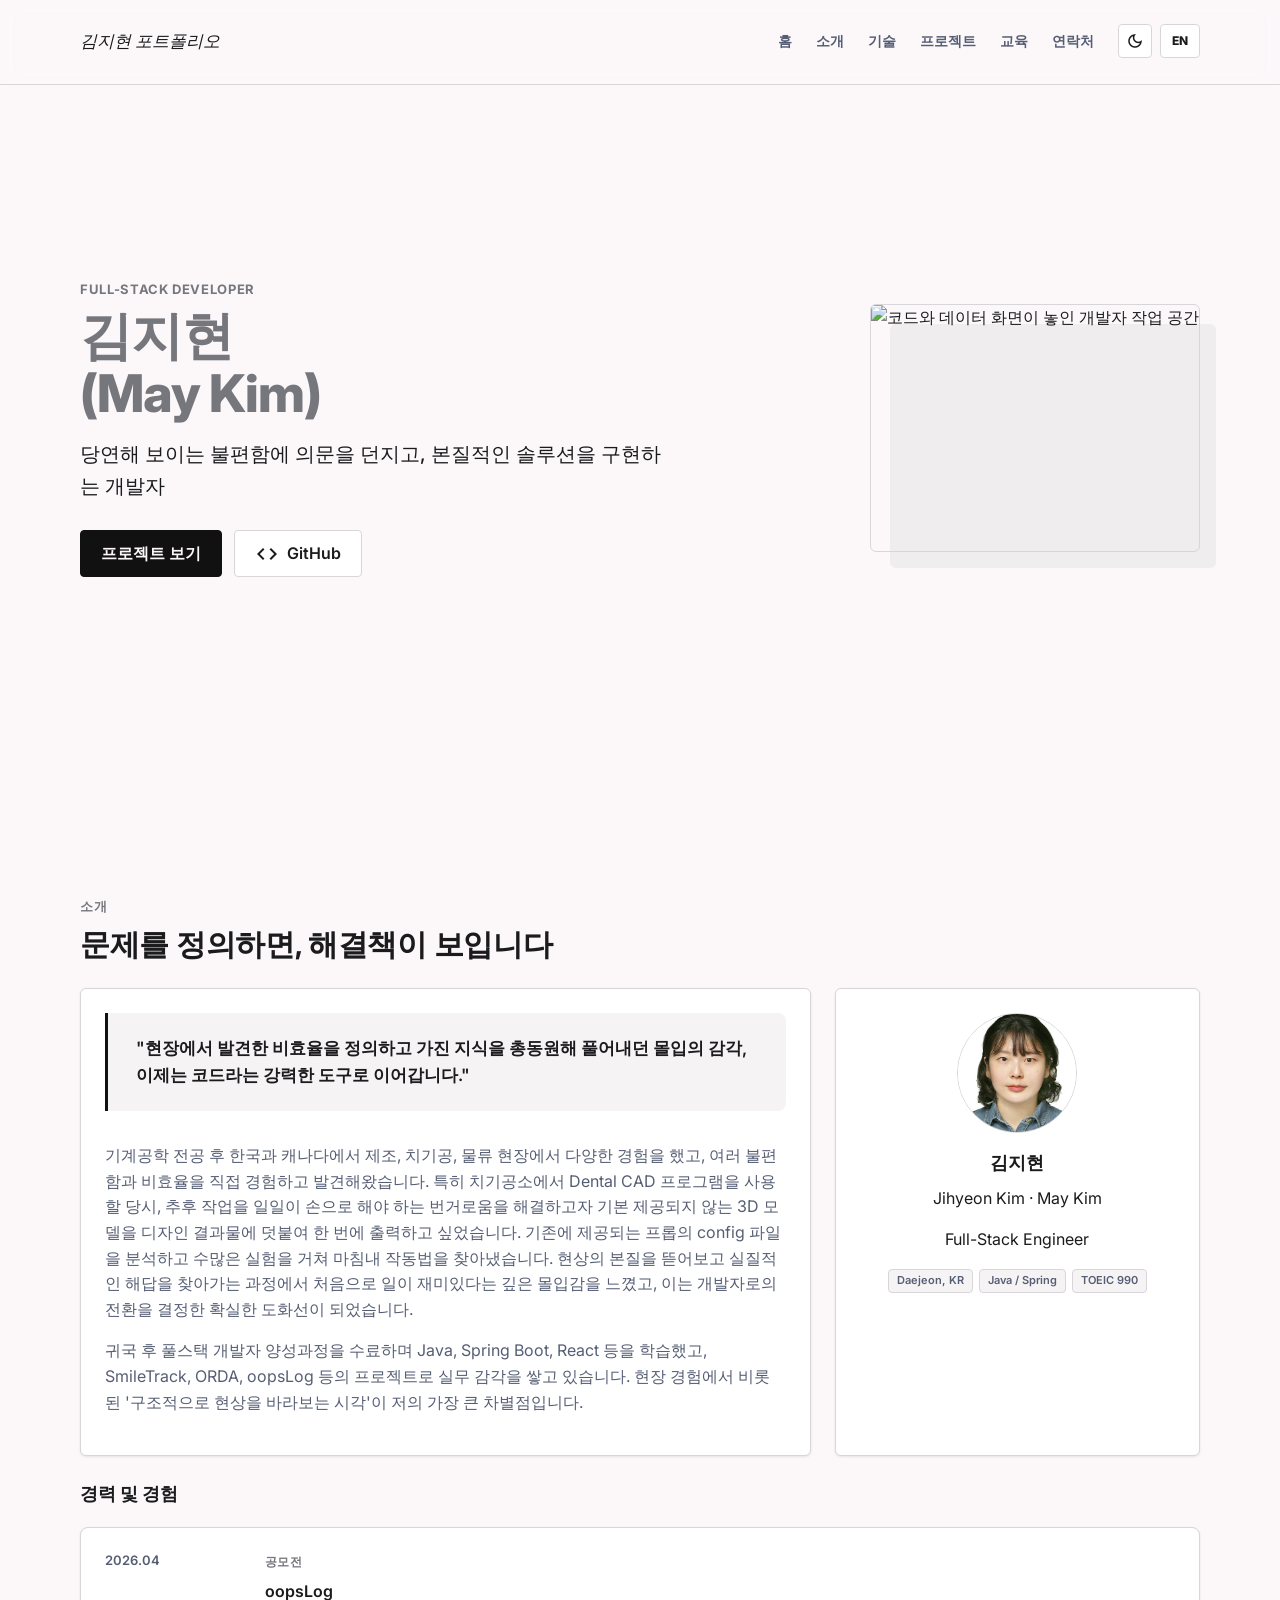
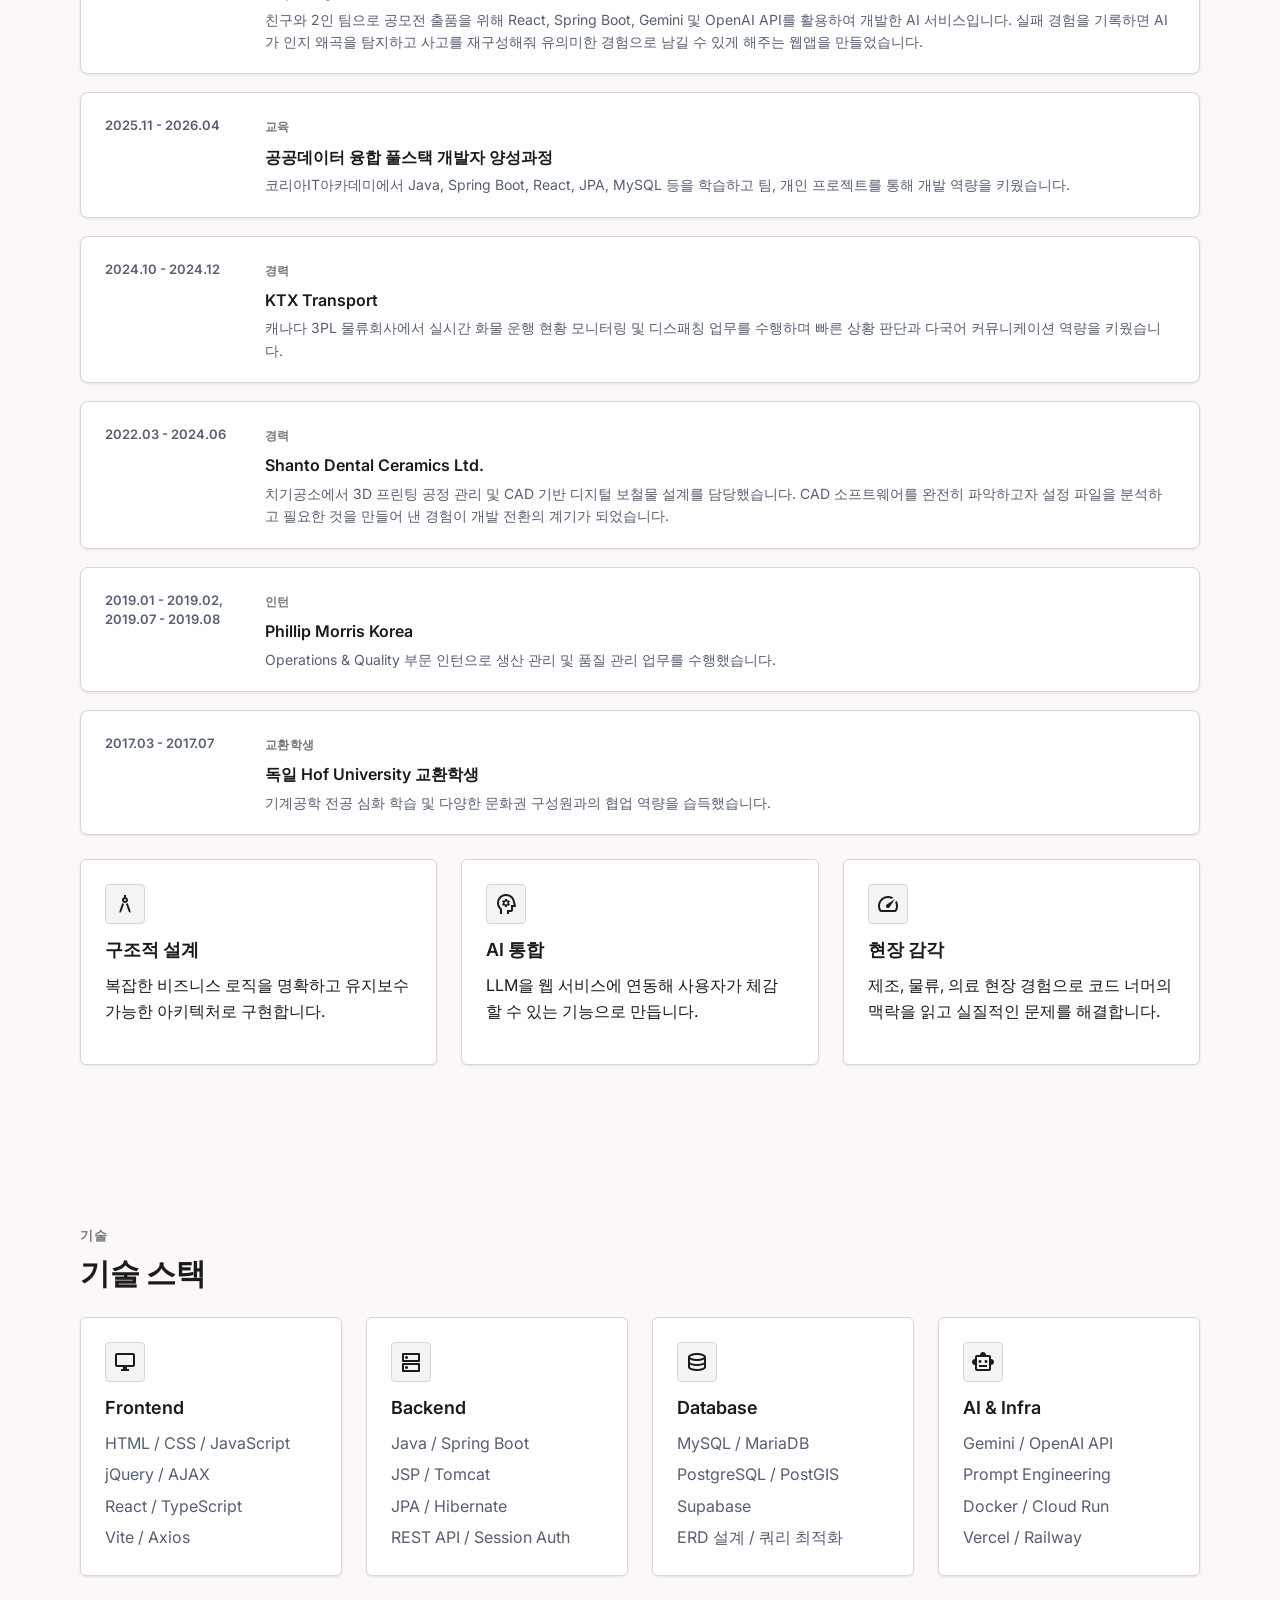
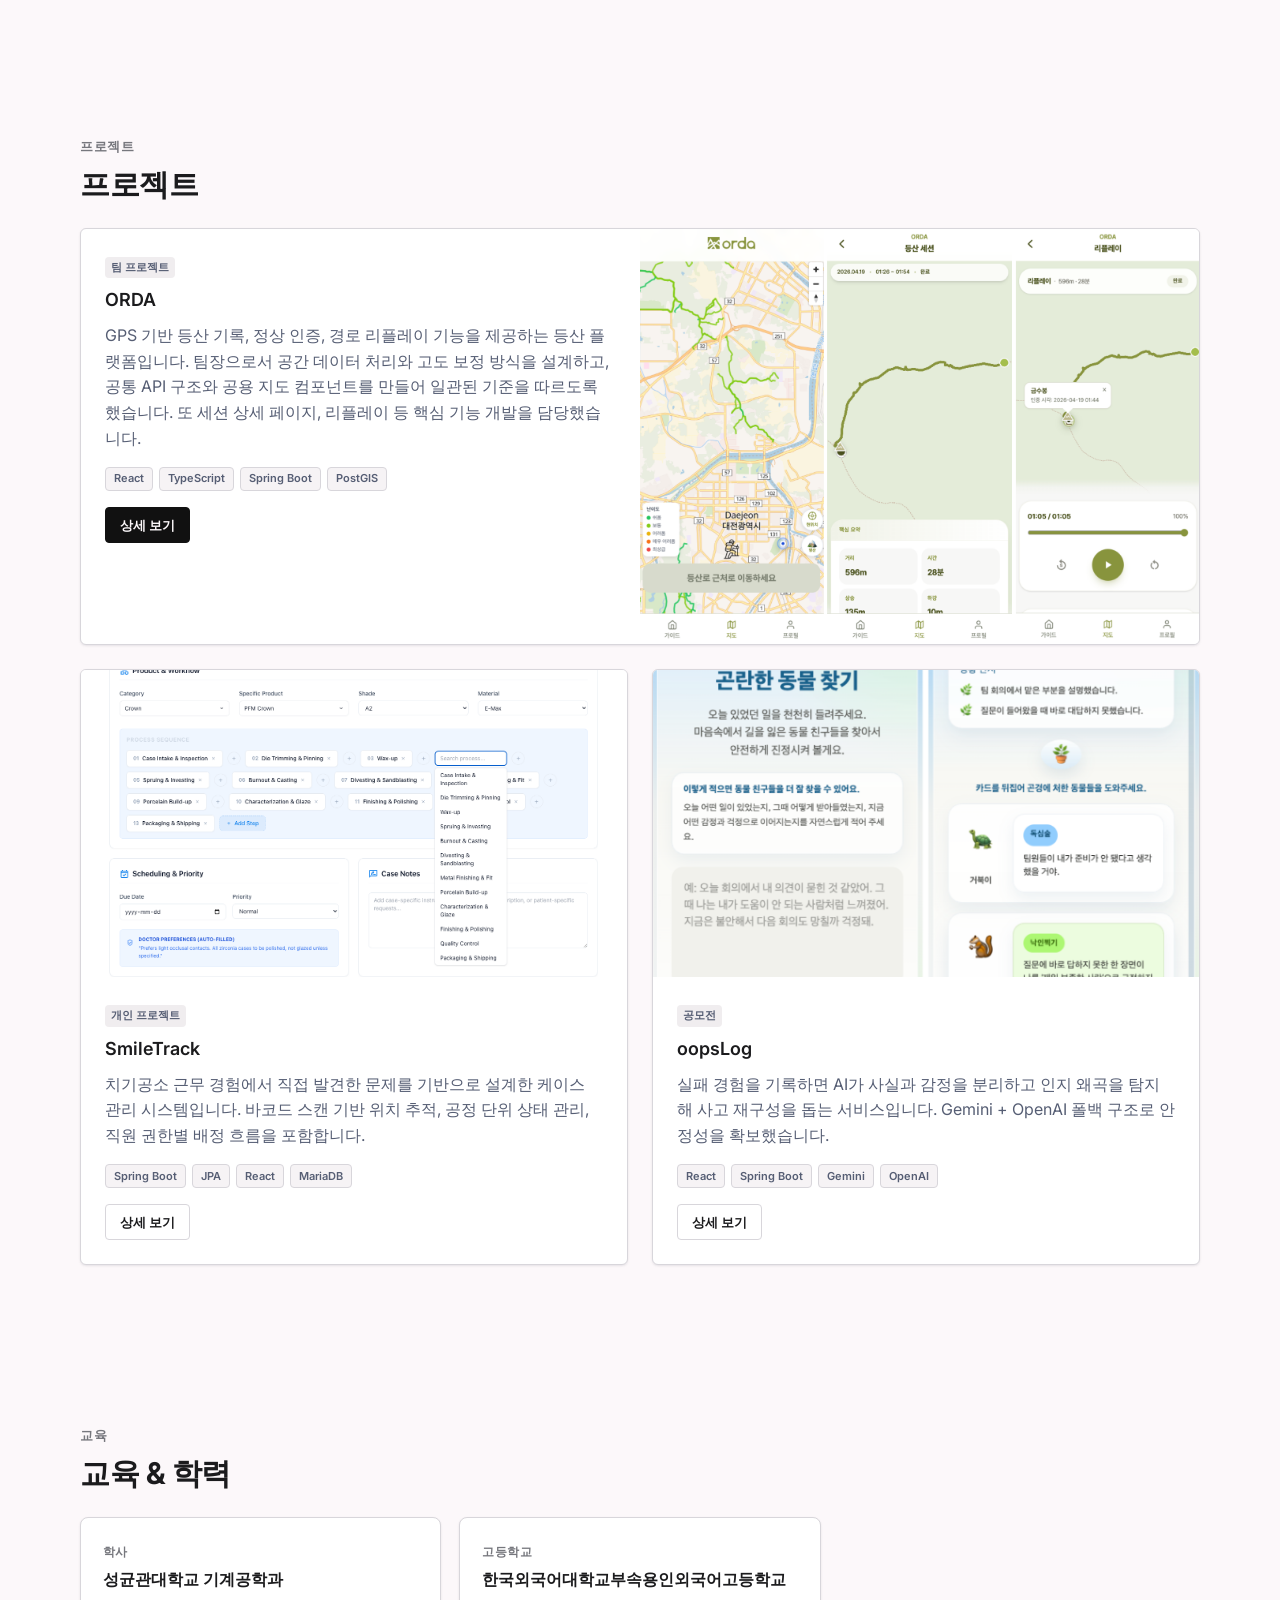
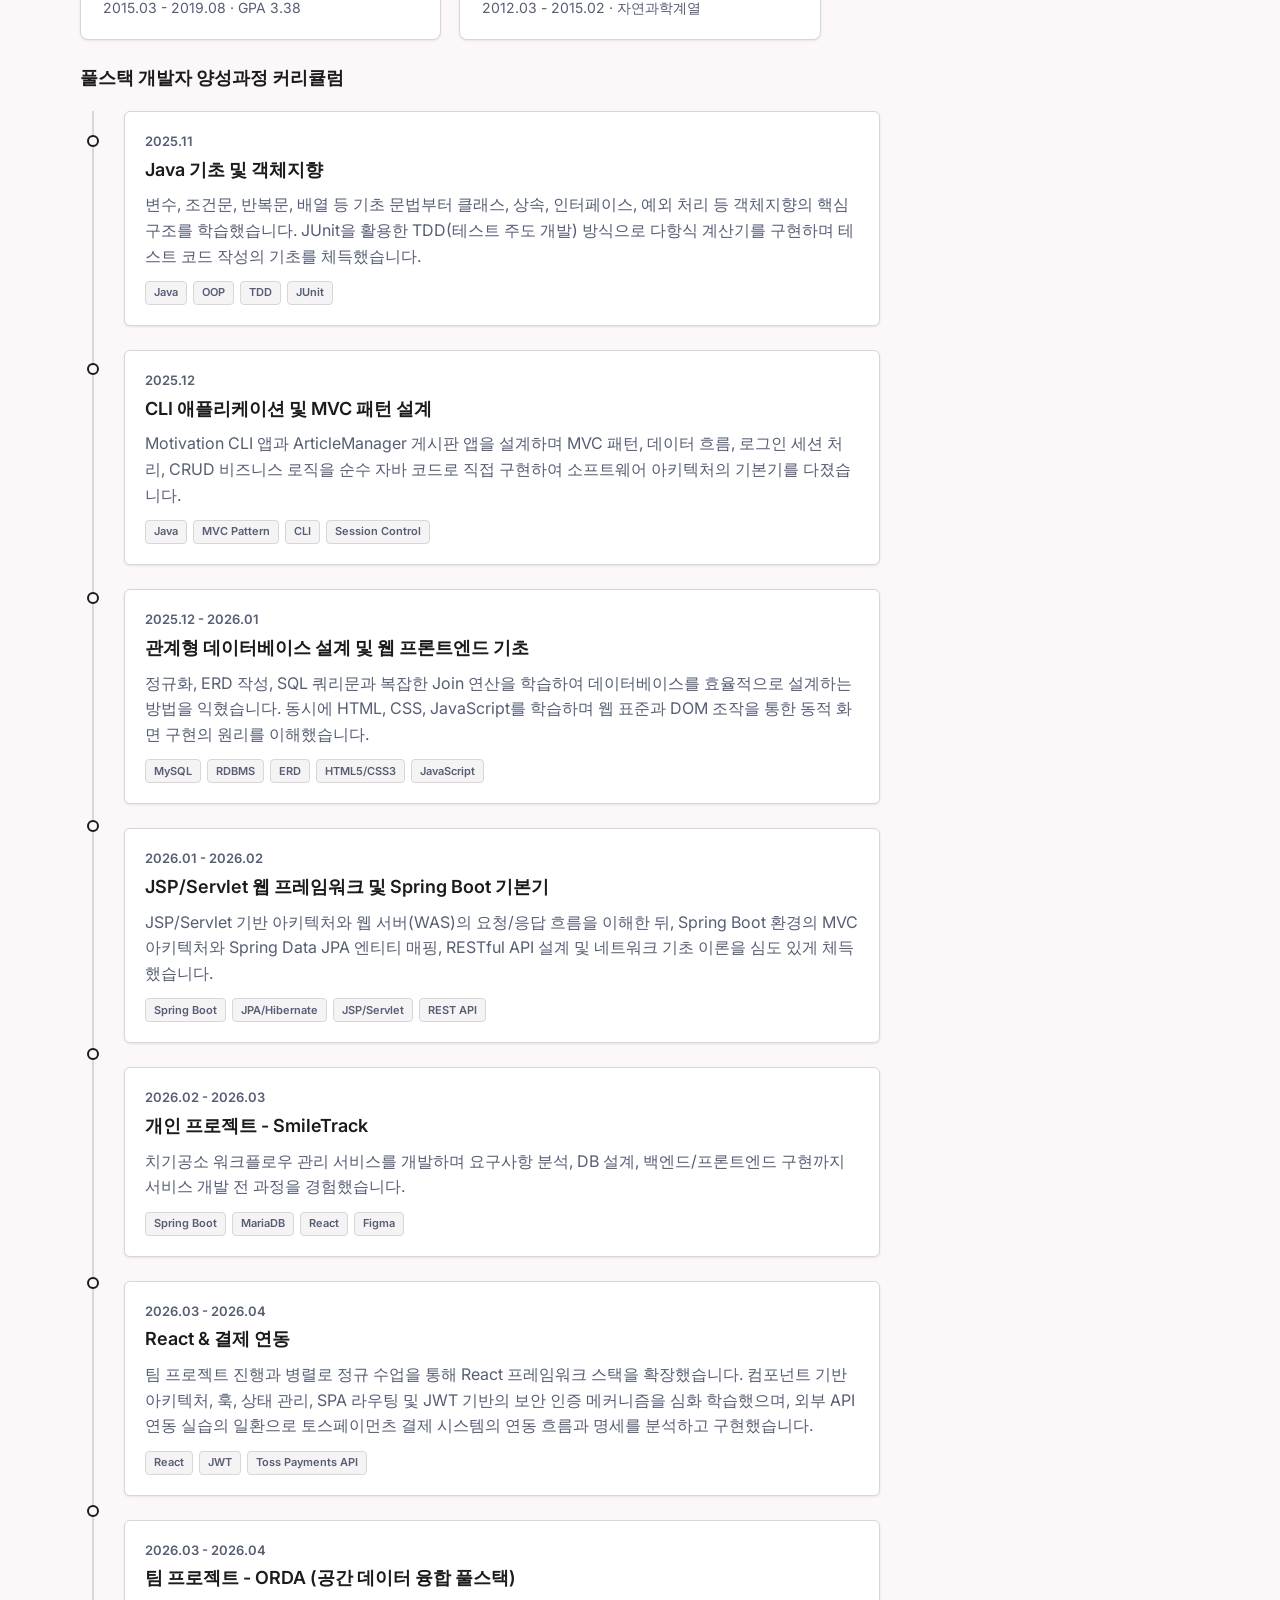
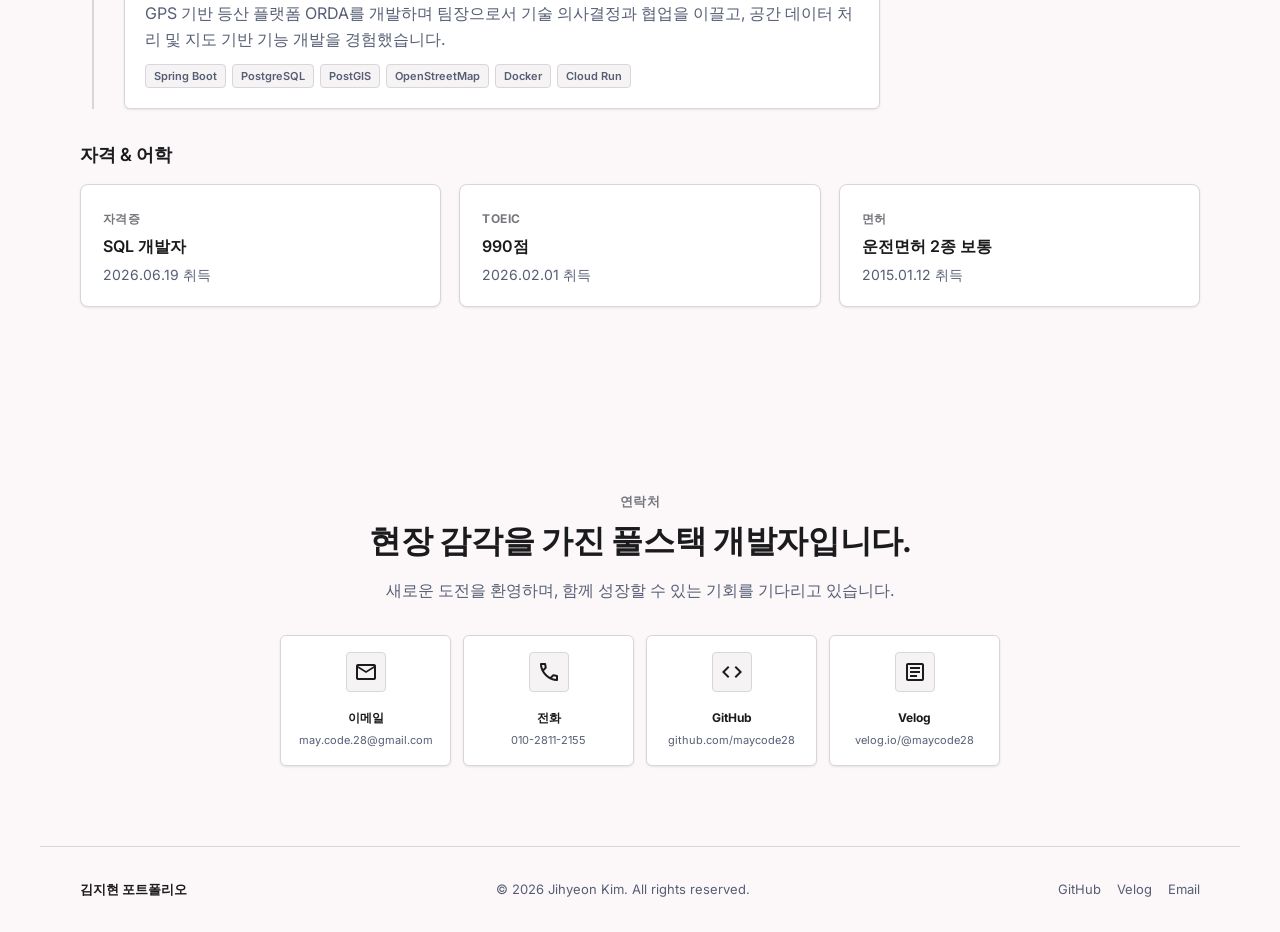
==== commit acf7a1e2: "SQLD 업데이트" ====
--- a/index.html
+++ b/index.html
@@ -80,7 +80,7 @@
       }
       .edu-grid {
         display: grid;
-        grid-template-columns: repeat(2, minmax(0, 1fr));
+        grid-template-columns: repeat(3, minmax(0, 1fr));
         gap: 18px;
         margin-bottom: 24px;
       }
@@ -769,6 +769,13 @@
             자격 & 어학
           </h3>
           <div class="edu-grid">
+            <div class="edu-card">
+              <span class="exp-role" data-ko="자격증" data-en="Certificate"
+                >자격증</span
+              >
+              <h3 data-ko="SQL 개발자" data-en="SQL Developer">SQL 개발자</h3>
+              <p>2026.06.19 취득</p>
+            </div>
             <div class="edu-card">
               <span class="exp-role">TOEIC</span>
               <h3>990점</h3>
